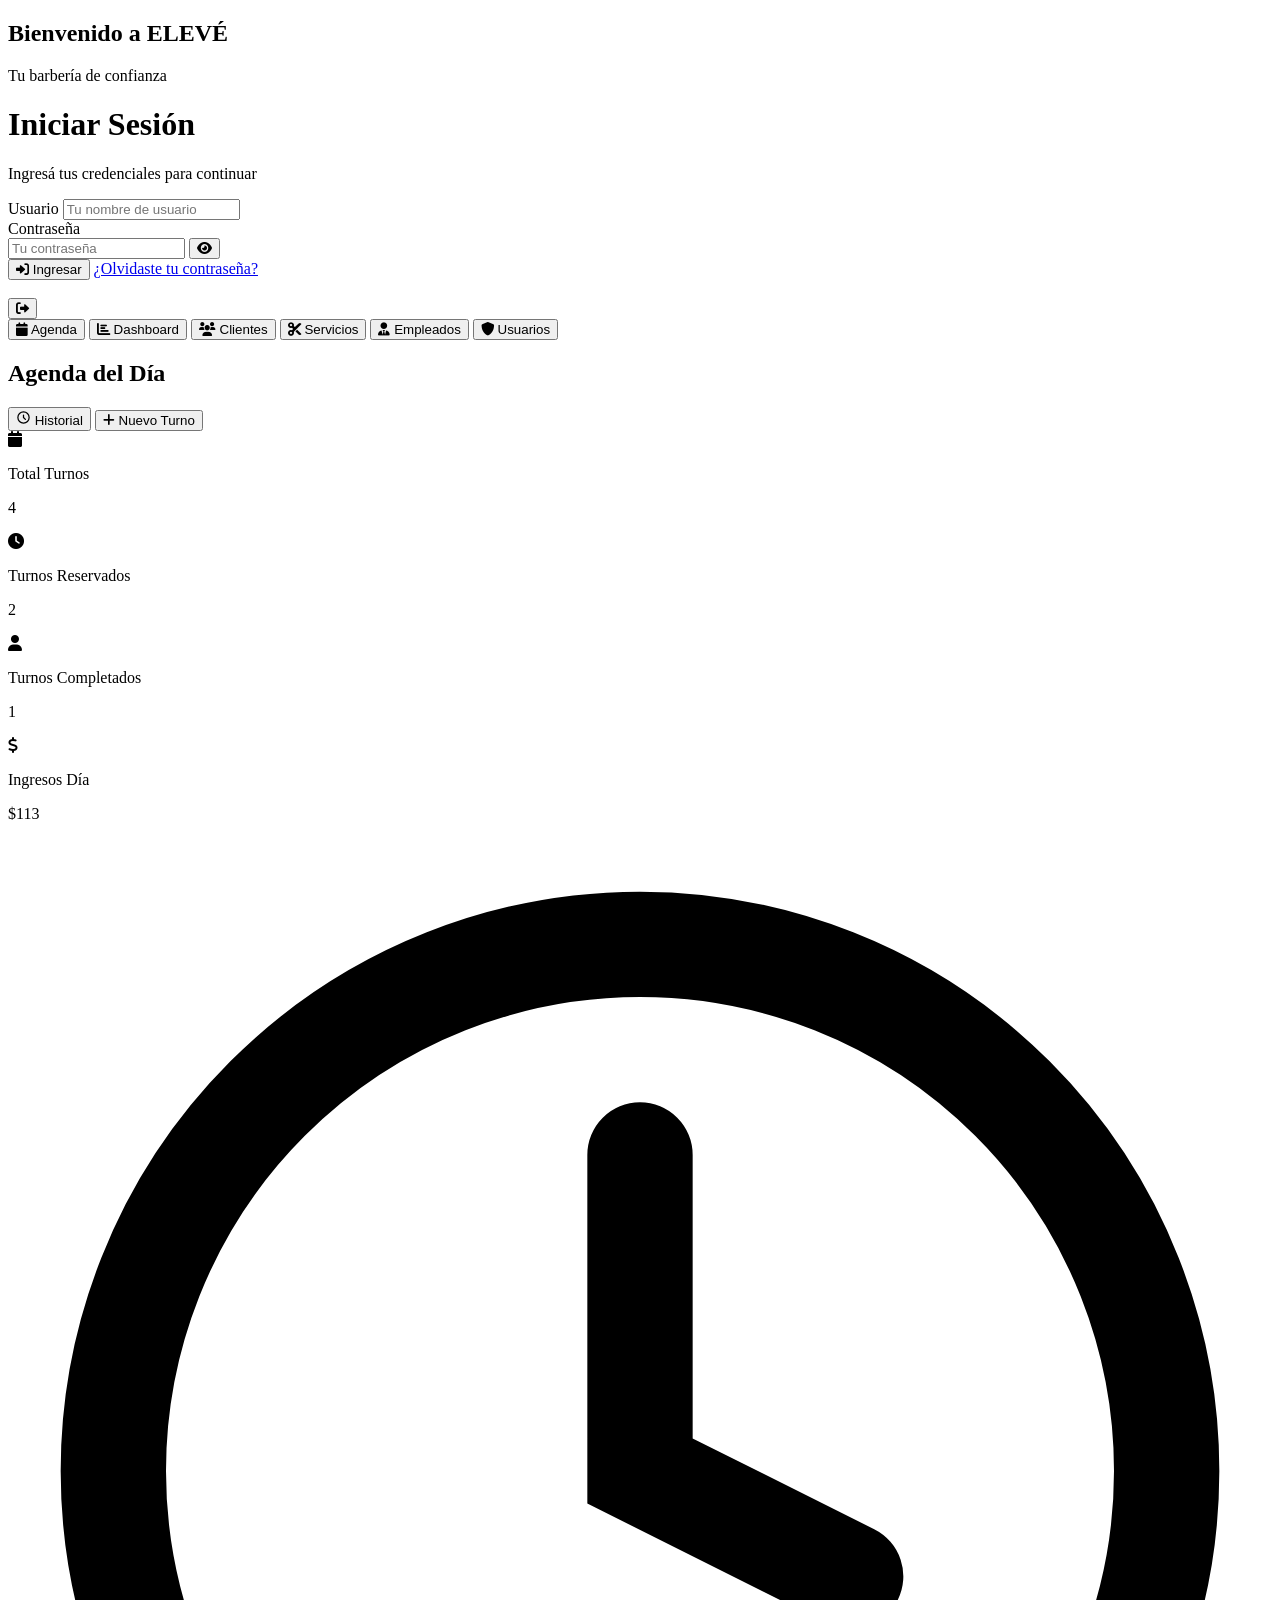
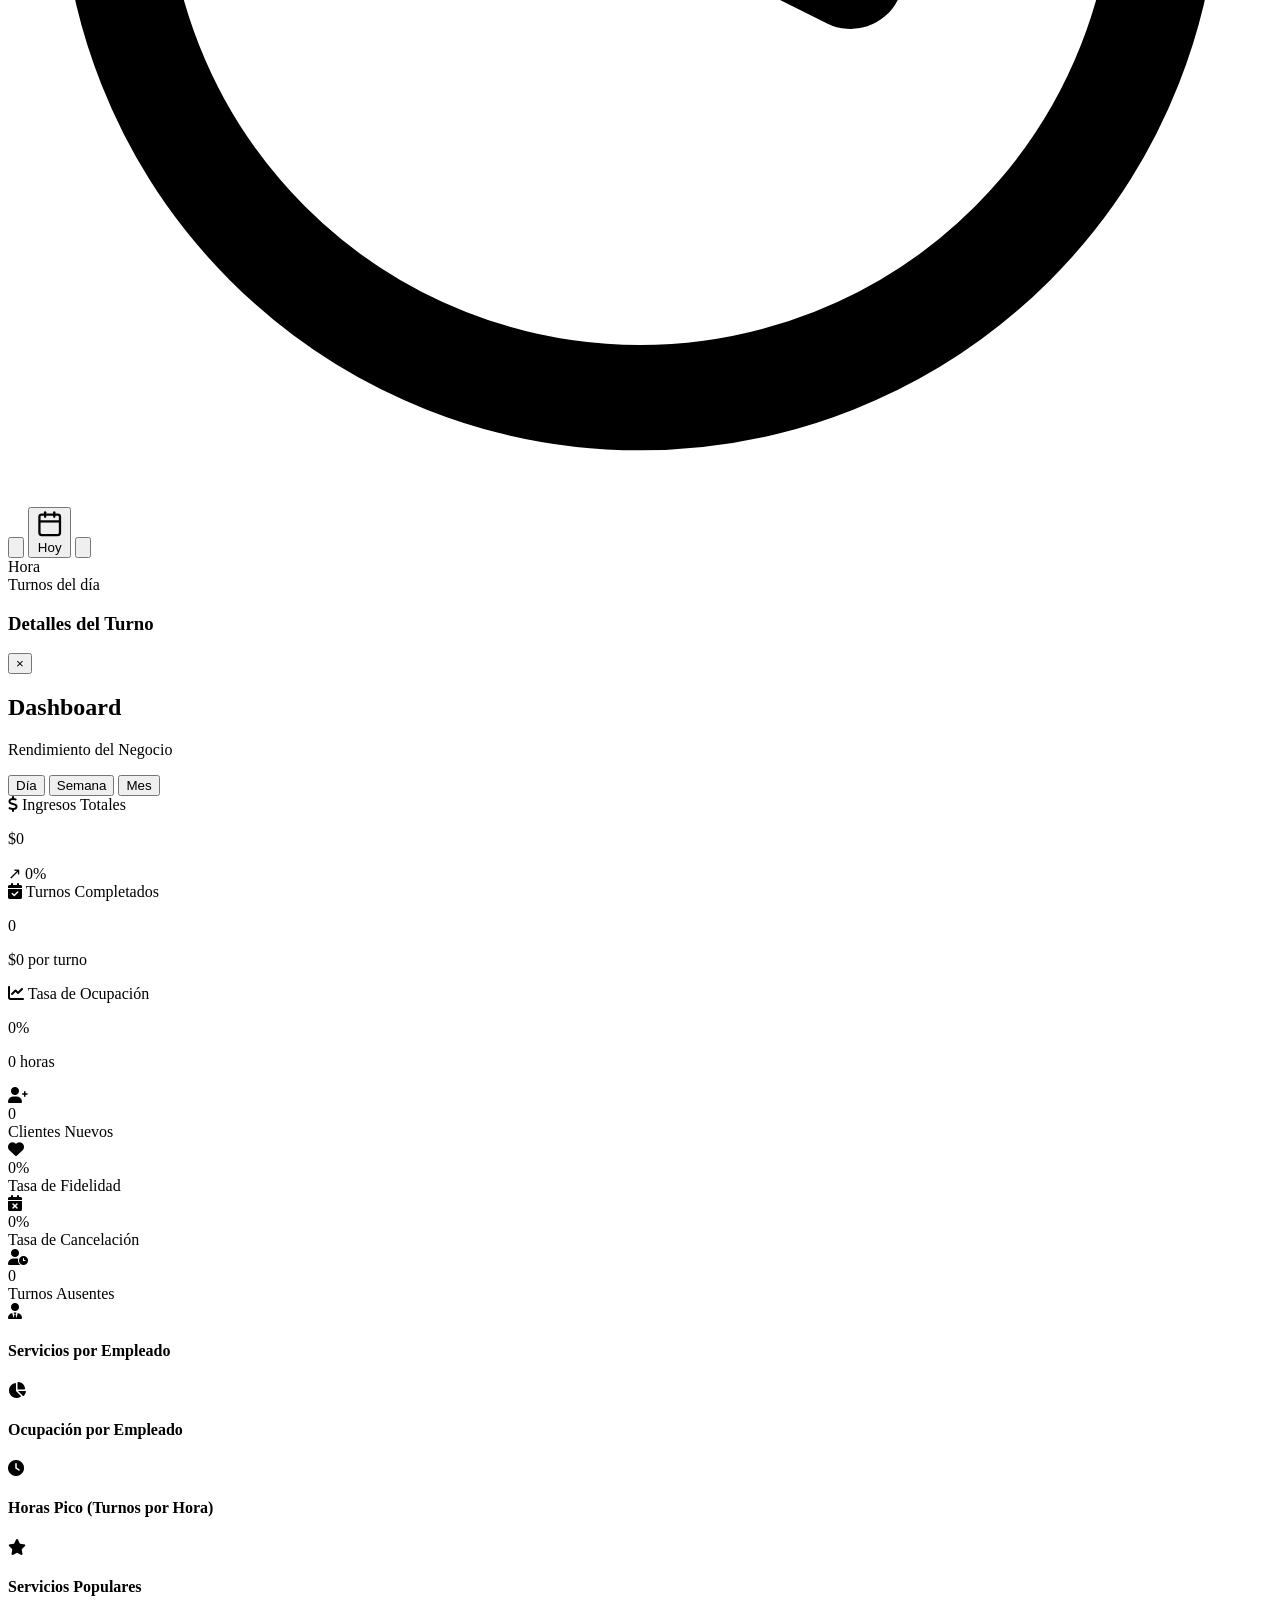
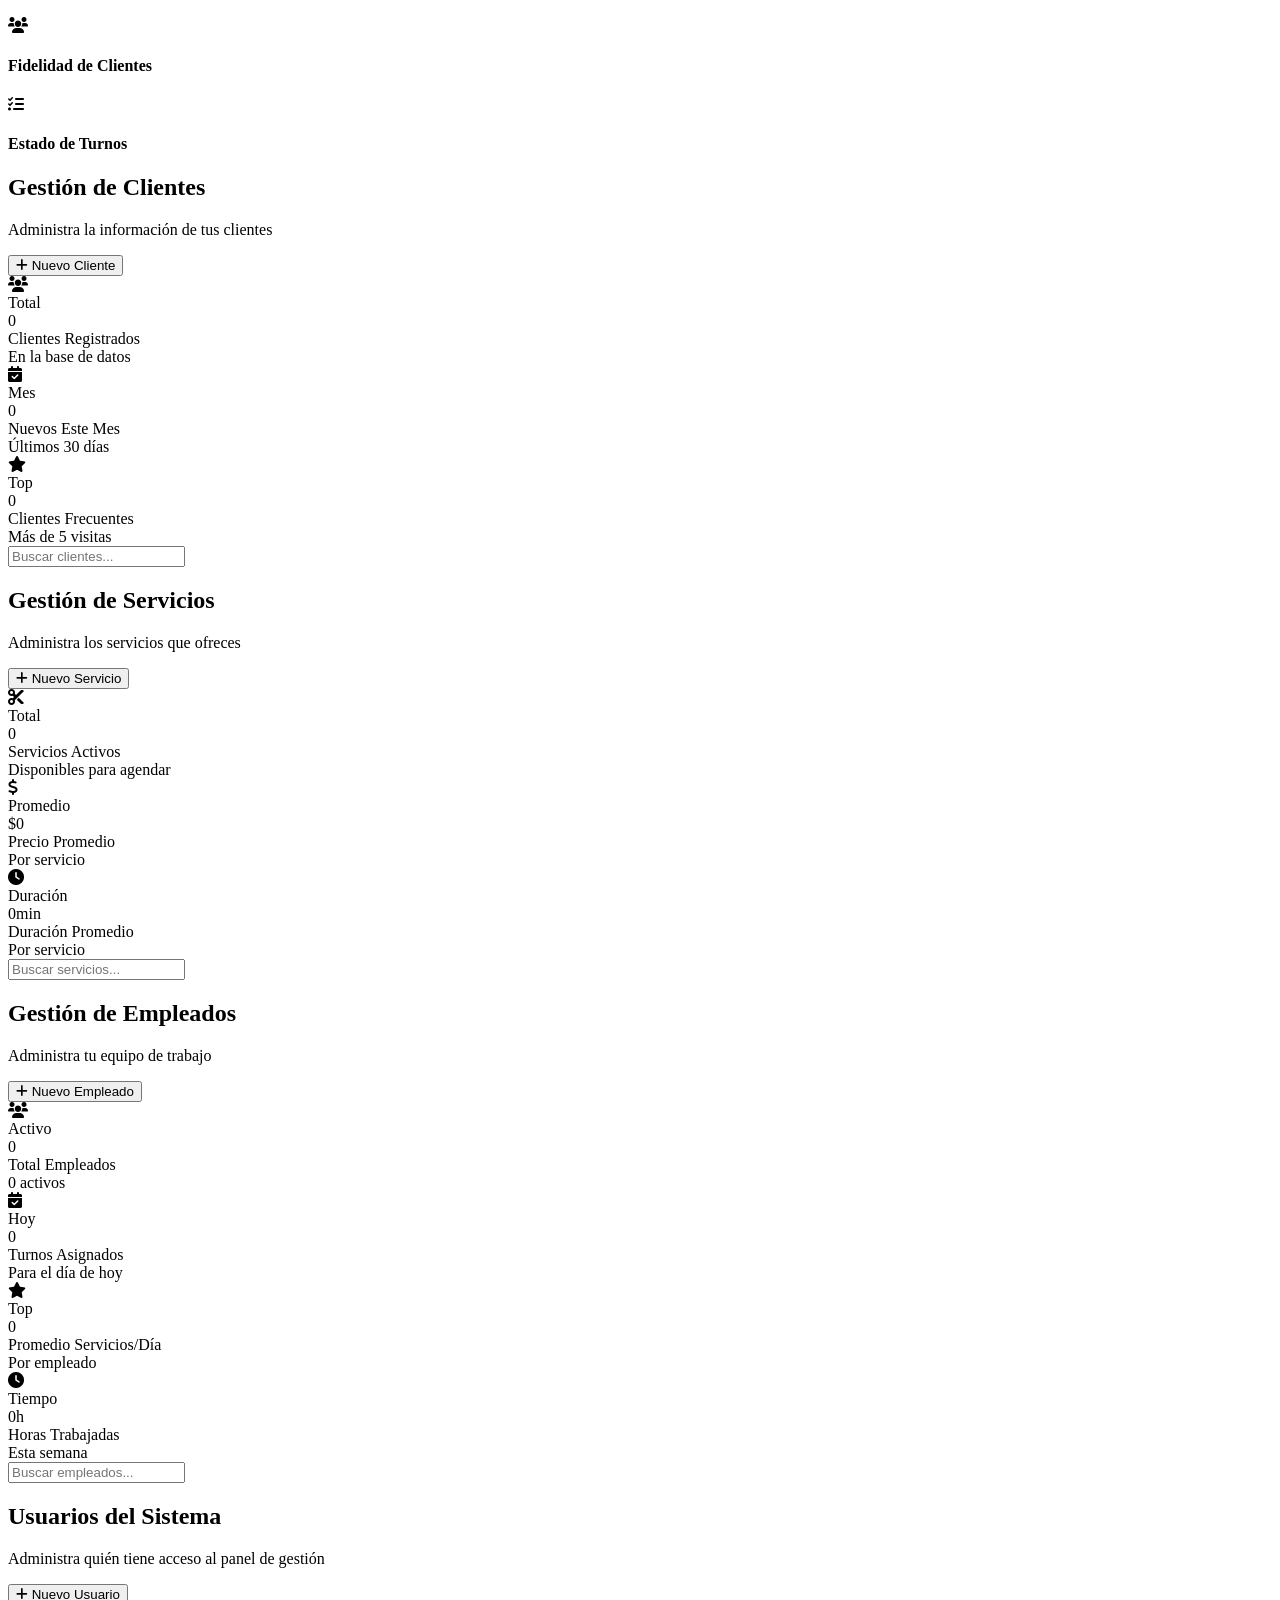
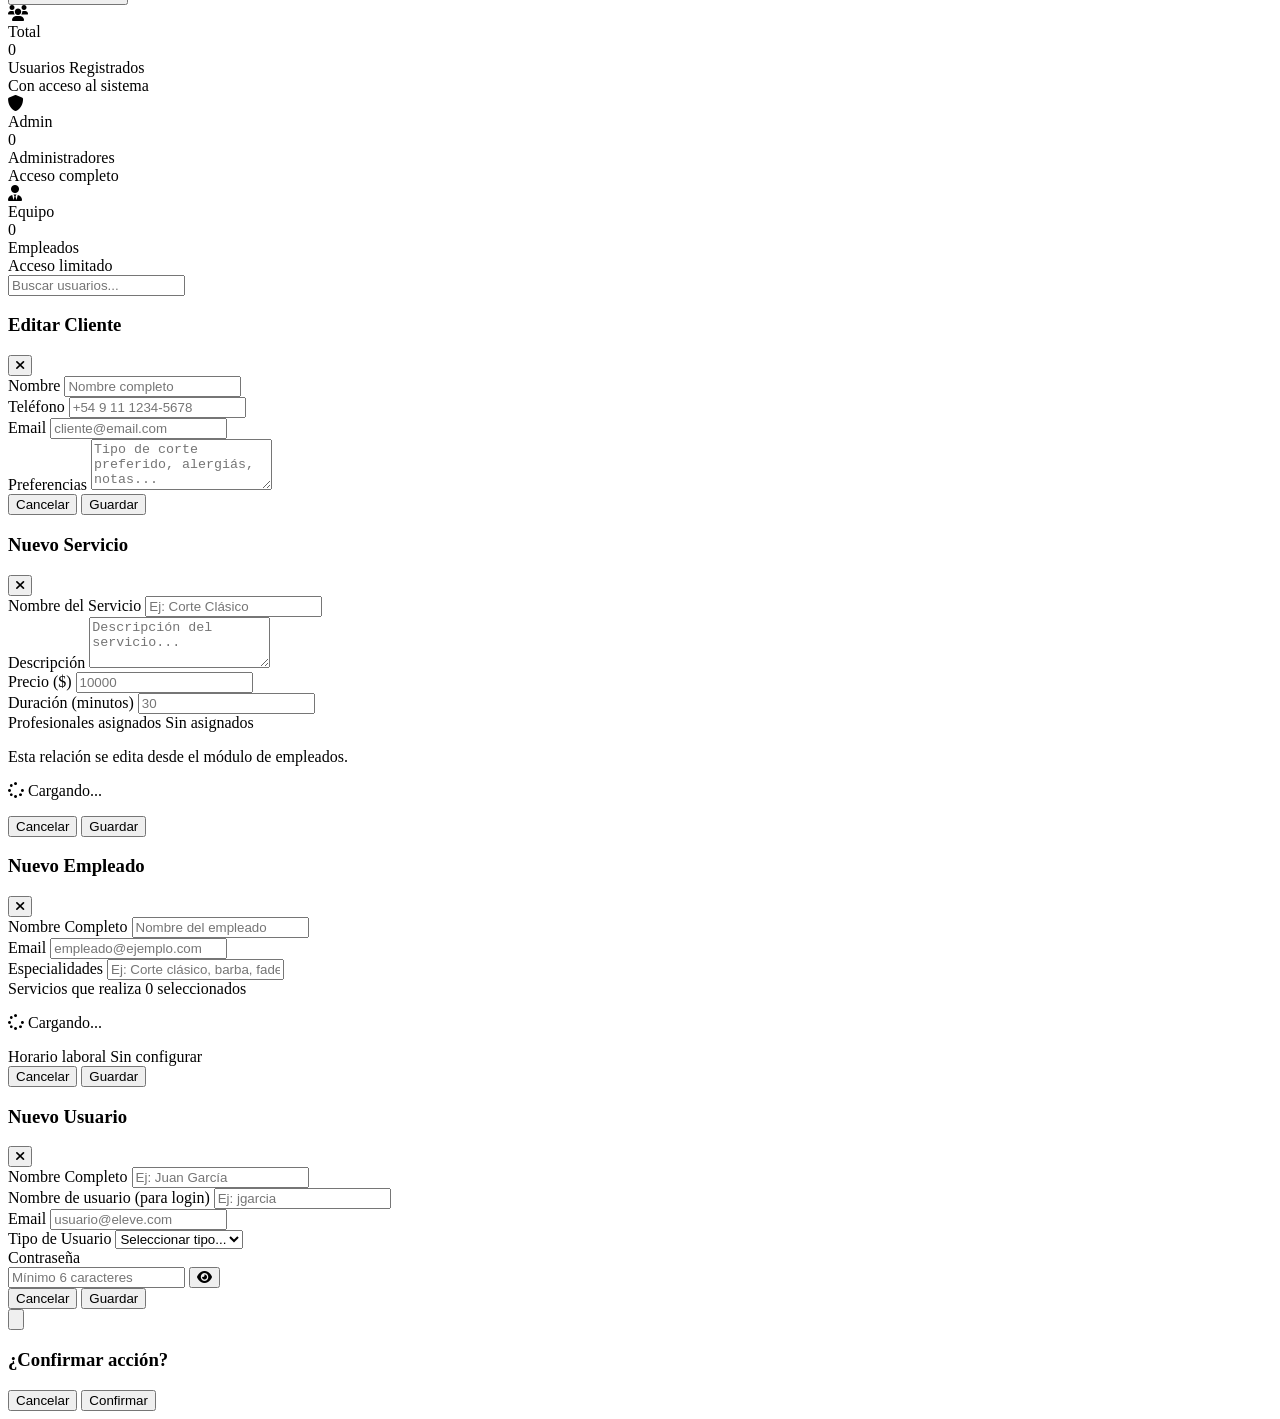
==== FRONTEND/Dashboard/index.html @ 973e09d1 "first commit" ====
<!DOCTYPE html>
<html lang="es">

<head>
    <base href="/Dashboard/">
    <meta charset="UTF-8">
    <meta name="viewport" content="width=device-width, initial-scale=1.0">
    <title>ELEVÉ - Gestión de Peluquería</title>
    <link rel="preconnect" href="https://fonts.googleapis.com">
    <link rel="preconnect" href="https://fonts.gstatic.com" crossorigin>
    <link href="https://fonts.googleapis.com/css2?family=Geist+Mono:wght@400;500;600;700&display=swap" rel="stylesheet">
    <link rel="stylesheet" href="./style.css">
    <link href="https://cdnjs.cloudflare.com/ajax/libs/font-awesome/6.0.0/css/all.min.css" rel="stylesheet">
</head> 

<body>
    <!-- Actualizando todas las clases a español -->
    <!-- Overlay de Login - Pantalla dividida -->
    <div id="login-overlay" class="login-overlay">
        <!-- Lado izquierdo: Imagen -->
        <div class="login-imagen">
            <div class="login-imagen-contenido">
                <h2 class="login-imagen-titulo">Bienvenido a ELEVÉ</h2>
                <p class="login-imagen-subtitulo">Tu barbería de confianza</p>
            </div>
        </div>

        <!-- Lado derecho: Formulario -->
        <div class="login-formulario">
            <div class="login-card">
                <div id="login-header-principal" class="login-header">
                    <h1 class="login-titulo">Iniciar Sesión</h1>
                    <p class="login-subtitulo">Ingresá tus credenciales para continuar</p>
                </div>
                <form id="form-login" class="login-form" autocomplete="off">
                    <div class="grupo-formulario">
                        <label class="form-label" for="login-usuario">Usuario</label>
                        <input type="text" id="login-usuario" class="form-input" placeholder="Tu nombre de usuario"
                            required autocomplete="username">
                    </div>
                    <div class="grupo-formulario">
                        <label class="form-label" for="login-password">Contraseña</label>
                        <div class="input-password-wrapper">
                            <input type="password" id="login-password" class="form-input" placeholder="Tu contraseña"
                                required autocomplete="current-password">
                            <button type="button" id="toggle-login-password" class="btn-toggle-password"
                                title="Mostrar contraseña">
                                <i class="fas fa-eye"></i>
                            </button>
                        </div>
                    </div>
                    <div id="login-error" class="login-error"></div>
                    <button type="submit" class="boton-primario login-btn-submit">
                        <i class="fas fa-sign-in-alt"></i>
                        Ingresar
                    </button>
                    <a href="#" id="link-recuperar" class="login-recuperar-link">¿Olvidaste tu contraseña?</a>
                </form>

                <!-- Panel recuperar contraseña (oculto por defecto) -->
                <div id="panel-recuperar" class="panel-recuperar" style="display:none">
                    <div class="login-header">
                        <h1 class="login-titulo">Recuperar contraseña</h1>
                        <p id="recuperar-subtitulo" class="login-subtitulo">Ingresá tu mail y te enviamos las
                            instrucciones</p>
                    </div>

                    <!-- Paso 1: Email -->
                    <div id="recuperar-paso1">
                        <div class="grupo-formulario">
                            <label class="form-label" for="recuperar-email">Correo electrónico</label>
                            <input type="email" id="recuperar-email" class="form-input" placeholder="tu@mail.com"
                                autocomplete="email">
                        </div>
                        <div id="recuperar-error" class="login-error"></div>
                        <button type="button" id="btn-enviar-mail" class="boton-primario login-btn-submit">
                            <i class="fas fa-paper-plane"></i>
                            Enviar instrucciones
                        </button>
                    </div>

                    <!-- Paso 2: Nueva contraseña (oculto hasta simular envío) -->
                    <div id="recuperar-paso2" style="display:none">
                        <div class="grupo-formulario">
                            <label class="form-label" for="recuperar-nueva">Nueva contraseña</label>
                            <input type="password" id="recuperar-nueva" class="form-input"
                                placeholder="Nueva contraseña">
                        </div>
                        <div class="grupo-formulario">
                            <label class="form-label" for="recuperar-confirmar">Confirmar contraseña</label>
                            <input type="password" id="recuperar-confirmar" class="form-input"
                                placeholder="Repetí la nueva contraseña">
                        </div>
                        <div id="recuperar-error2" class="login-error"></div>
                        <button type="button" id="btn-confirmar-recuperar" class="boton-primario login-btn-submit">
                            <i class="fas fa-key"></i>
                            Cambiar contraseña
                        </button>
                    </div>

                    <a href="#" id="link-volver-login" class="login-recuperar-link">← Volver al inicio de sesión</a>
                </div>

   <!--              <p class="login-demo-hint">
                    <span><strong>admin</strong> / admin123</span>
                    <span><strong>empleado</strong> / empleado123</span>
                </p> -->
            </div>
        </div>
    </div>

    <header class="encabezado">
        <div class="contenido-encabezado">
            <div class="seccion-logo">
                <img src="img/logo-eleve-02.jpg" alt="" width="200px">
            </div>
            <div class="header-acciones">
                <div id="info-usuario-header"></div>
                <button id="btn-logout" class="boton-icono" title="Cerrar sesión">
                    <i class="fas fa-sign-out-alt"></i>
                </button>
            </div>
        </div>
    </header>

    <div class="contenedor-principal">
        <aside class="barra-lateral">
            <nav class="navegacion">
                <button class="boton-navegacion activo" data-tab="agenda">
                    <i class="fas fa-calendar"></i>
                    Agenda
                </button>
                <button class="boton-navegacion" data-tab="financiero">
                    <i class="fas fa-chart-bar"></i>
                    Dashboard
                </button>
                <button class="boton-navegacion" data-tab="clientes">
                    <i class="fas fa-users"></i>
                    Clientes
                </button>
                <!-- Agregando botones para Servicios y Empleados -->
                <button class="boton-navegacion" data-tab="servicios">
                    <i class="fas fa-cut"></i>
                    Servicios
                </button>
                <button class="boton-navegacion" data-tab="empleados">
                    <i class="fas fa-user-tie"></i>
                    Empleados
                </button>
                <button class="boton-navegacion" data-tab="usuarios">
                    <i class="fas fa-shield-alt"></i>
                    Usuarios
                </button>
            </nav>
        </aside>

        <main class="contenido">
            <div id="agenda" class="contenido-pestana activo">
                <div class="encabezado-pagina">
                    <div class="titulo-pagina">
                        <h2>Agenda del Día</h2>
                        <p id="current-date"></p>
                    </div>
                    <div class="acciones-pagina">
                        <button class="boton-secundario" id="btnHistorial">
                            <svg fill="none" stroke="currentColor" viewBox="0 0 24 24" style="width:15px;height:15px;"><path stroke-linecap="round" stroke-linejoin="round" stroke-width="2" d="M12 8v4l3 3m6-3a9 9 0 11-18 0 9 9 0 0118 0z"/></svg>
                            Historial
                        </button>
                        <button class="boton-primario" id="btnNuevoTurno">
                            <i class="fas fa-plus"></i>
                            Nuevo Turno
                        </button>
                    </div>
                </div>

                <div class="cuadricula-estadisticas">
                    <div class="tarjeta-estadistica">
                        <div class="icono-estadistica azul">
                            <i class="fas fa-calendar"></i>
                        </div>
                        <div class="informacion-estadistica">
                            <p class="etiqueta-estadistica">Total Turnos</p>
                            <p class="valor-estadistica" id="total-appointments">4</p>
                        </div>
                    </div>
                    <div class="tarjeta-estadistica">
                        <div class="icono-estadistica">
                            <i class="fas fa-clock"></i>
                        </div>
                        <div class="informacion-estadistica">
                            <p class="etiqueta-estadistica">Turnos Reservados</p>
                            <p class="valor-estadistica" id="reserved-appointments">2</p>
                        </div>
                    </div>
                    <div class="tarjeta-estadistica">
                        <div class="icono-estadistica">
                            <i class="fas fa-user"></i>
                        </div>
                        <div class="informacion-estadistica">
                            <p class="etiqueta-estadistica">Turnos Completados</p>
                            <p class="valor-estadistica" id="completed-appointments">1</p>
                        </div>
                    </div>
                    <div class="tarjeta-estadistica">
                        <div class="icono-estadistica">
                            <i class="fas fa-dollar-sign"></i>
                        </div>
                        <div class="informacion-estadistica">
                            <p class="etiqueta-estadistica">Ingresos Día</p>
                            <p class="valor-estadistica" id="daily-revenue">$113</p>
                        </div>
                    </div>
                </div>

                <div class="contenedor-principal-agenda">
                    <div class="tarjeta">
                        <div class="barra-navegacion-agenda">
                            <div class="navegacion-pestanas" id="navPestanas"></div>
                            <div class="leyenda-estados" id="leyendaEstados"></div>
                        </div>
                        <!-- Encabezado con fecha -->
                        <div class="encabezado-grilla">
                            <div class="info-encabezado">
                                <svg class="icono" id="iconoEncabezado" fill="none" stroke="currentColor"
                                    viewBox="0 0 24 24">
                                    <circle cx="12" cy="12" r="10" stroke-width="2" />
                                    <path d="M12 6v6l4 2" stroke-width="2" stroke-linecap="round" />
                                </svg>
                                <div>
                                    <div class="titulo-encabezado" id="tituloEncabezado"></div>
                                    <div class="subtitulo-encabezado" id="subtituloEncabezado"></div>
                                </div>
                            </div>

                            <div class="navegacion-fecha">
                                <button class="boton-icono" id="btnDiaAnterior" title="Día anterior">
                                    <svg class="icono" fill="none" stroke="currentColor" viewBox="0 0 24 24">
                                        <path d="M15 19l-7-7 7-7" stroke-width="2" stroke-linecap="round"
                                            stroke-linejoin="round" />
                                    </svg>
                                </button>

                                <button class="boton-primario" id="btnHoy">
                                    <svg class="icono" fill="none" stroke="currentColor" viewBox="0 0 24 24">
                                        <rect x="3" y="4" width="18" height="18" rx="2" ry="2" stroke-width="2" />
                                        <line x1="16" y1="2" x2="16" y2="6" stroke-width="2" stroke-linecap="round" />
                                        <line x1="8" y1="2" x2="8" y2="6" stroke-width="2" stroke-linecap="round" />
                                        <line x1="3" y1="10" x2="21" y2="10" stroke-width="2" />
                                    </svg>
                                    <span class="texto-btn-hoy">Hoy</span>
                                </button>

                                <button class="boton-icono" id="btnDiaSiguiente" title="Día siguiente">
                                    <svg class="icono" fill="none" stroke="currentColor" viewBox="0 0 24 24">
                                        <path d="M9 5l7 7-7 7" stroke-width="2" stroke-linecap="round"
                                            stroke-linejoin="round" />
                                    </svg>
                                </button>
                            </div>
                        </div>

                        <!-- Grilla de turnos -->
                        <div class="contenedor-grilla">
                            <div class="envoltorio-grilla">
                                <div class="cabecera-grilla">
                                    <div class="celda-cabecera">Hora</div>
                                    <div class="celda-cabecera">Turnos del día</div>
                                </div>

                                <div class="cuerpo-grilla" id="cuerpoGrilla">



                                </div>
                            </div>
                        </div>
                    </div>
                </div>

                <!-- Modal -->
                <div class="modal" id="modalSuperpuesto">
                    <div class="contenido-modal">
                        <div class="encabezado-modal">
                            <h3 id="tituloModal">Detalles del Turno</h3>
                            <button class="cerrar-modal" id="btnCerrarModal">&times;</button>
                        </div>
                        <div class="cuerpo-modal" id="cuerpoModal"></div>
                    </div>
                </div>
            </div>

            <div id="financiero" class="contenido-pestana">
                <div class="encabezado-pagina">
                    <div class="titulo-pagina">
                        <h2>Dashboard</h2>
                        <p>Rendimiento del Negocio </p>
                    </div>
                    <div class="acciones-pagina">
                        <div class="grupo-periodo" id="period-selector">
                            <button class="btn-periodo" data-periodo="day">Día</button>
                            <button class="btn-periodo activo" data-periodo="week">Semana</button>
                            <button class="btn-periodo" data-periodo="month">Mes</button>
                        </div>
                    </div>
                </div>

                <div class="cuadricula-financiera">
                    <div class="tarjeta-financiera ingresos-totales">
                        <div class="encabezado-financiero">
                            <i class="fas fa-dollar-sign"></i>
                            <span>Ingresos Totales</span>
                        </div>
                        <div class="contenido-financiero">
                            <p class="cantidad-financiera" id="kpi-total-revenue">$0</p>
                            <div class="indicador-crecimiento positivo" id="kpi-revenue-change">
                                <span>↗ 0%</span>
                            </div>
                        </div>
                    </div>
                    <div class="tarjeta-financiera servicios">
                        <div class="encabezado-financiero">
                            <i class="fas fa-calendar-check"></i>
                            <span>Turnos Completados</span>
                        </div>
                        <div class="contenido-financiero">
                            <p class="contador-financiero" id="kpi-total-appts">0</p>
                            <p class="ingresos-financieros" id="kpi-avg-revenue-appt">$0 por turno</p>
                        </div>
                    </div>
                    <div class="tarjeta-financiera productos">
                        <div class="encabezado-financiero">
                            <i class="fas fa-chart-line"></i>
                            <span>Tasa de Ocupación</span>
                        </div>
                        <div class="contenido-financiero">
                            <p class="contador-financiero" id="kpi-occupancy-rate">0%</p>
                            <p class="ingresos-financieros" id="kpi-total-hours">0 horas</p>
                        </div>
                    </div>
                </div>

                <div class="cuadricula-metricas-clave">
                    <div class="tarjeta-metrica">
                        <div class="encabezado-metrica">
                            <div class="icono-metrica">
                                <i class="fas fa-user-plus"></i>
                            </div>
                        </div>
                        <div class="valor-metrica" id="metric-nuevos-clientes">0</div>
                        <div class="etiqueta-metrica">Clientes Nuevos</div>
                    </div>
                    <div class="tarjeta-metrica">
                        <div class="encabezado-metrica">
                            <div class="icono-metrica">
                                <i class="fas fa-heart"></i>
                            </div>
                        </div>
                        <div class="valor-metrica" id="metric-fidelidad-kpi">0%</div>
                        <div class="etiqueta-metrica">Tasa de Fidelidad</div>
                    </div>
                    <div class="tarjeta-metrica">
                        <div class="encabezado-metrica">
                            <div class="icono-metrica">
                                <i class="fas fa-calendar-times"></i>
                            </div>
                        </div>
                        <div class="valor-metrica" id="metric-cancelacion-kpi">0%</div>
                        <div class="etiqueta-metrica">Tasa de Cancelación</div>
                    </div>
                    <div class="tarjeta-metrica">
                        <div class="encabezado-metrica">
                            <div class="icono-metrica">
                                <i class="fas fa-user-clock"></i>
                            </div>
                        </div>
                        <div class="valor-metrica" id="metric-ausentes-kpi">0</div>
                        <div class="etiqueta-metrica">Turnos Ausentes</div>
                    </div>
                </div>


                <div class="cuadricula-kpi-3-col">

                    <div class="tarjeta-grafico">
                        <div class="encabezado-grafico">
                            <i class="fas fa-user-tie"></i>
                            <h4>Servicios por Empleado</h4>
                        </div>
                        <div class="contenedor-grafico">
                            <div class="grafico-barras" id="grafico-servicios-empleado"></div>
                        </div>
                    </div>

                    <div class="tarjeta-grafico">
                        <div class="encabezado-grafico">
                            <i class="fas fa-chart-pie"></i>
                            <h4>Ocupación por Empleado</h4>
                        </div>
                        <div class="contenedor-grafico">
                            <div class="grafico-ocupacion" id="grafico-ocupacion-empleado"></div>
                        </div>
                    </div>

                    <div class="tarjeta-grafico">
                        <div class="encabezado-grafico">
                            <i class="fas fa-clock"></i>
                            <h4>Horas Pico (Turnos por Hora)</h4>
                        </div>
                        <div class="contenedor-grafico">
                            <div class="grafico-linea-contenedor" id="grafico-turnos-hora-contenedor"></div>
                        </div>
                    </div>

                    <div class="tarjeta-grafico">
                        <div class="encabezado-grafico">
                            <i class="fas fa-star"></i>
                            <h4>Servicios Populares</h4>
                        </div>
                        <div class="contenedor-grafico" id="dona-servicios-populares"></div>
                    </div>

                    <div class="tarjeta-grafico">
                        <div class="encabezado-grafico">
                            <i class="fas fa-users"></i>
                            <h4>Fidelidad de Clientes</h4>
                        </div>
                        <div class="contenedor-grafico" id="dona-fidelidad-clientes"></div>
                    </div>

                    <div class="tarjeta-grafico">
                        <div class="encabezado-grafico">
                            <i class="fas fa-tasks"></i>
                            <h4>Estado de Turnos</h4>
                        </div>
                        <div class="contenedor-grafico" id="dona-estado-turnos"></div>
                    </div>

                </div>

            </div>

            <!-- Actualizando sección de Clientes -->
            <div id="clientes" class="contenido-pestana">
                <div class="encabezado-pagina">
                    <div class="titulo-pagina">
                        <h2>Gestión de Clientes</h2>
                        <p>Administra la información de tus clientes</p>
                    </div>
                    <div class="acciones-pagina">
                        <button class="boton-primario" id="btn-nuevo-cliente">
                            <i class="fas fa-plus"></i>
                            Nuevo Cliente
                        </button>
                    </div>
                </div>
                <!-- AGREGAR DESPUÉS DEL encabezado-pagina EN CLIENTES -->
                <div class="metricas-seccion">
                    <div class="tarjeta-metrica">
                        <div class="encabezado-metrica">
                            <div class="icono-metrica">
                                <i class="fas fa-users"></i>
                            </div>
                            <span class="tendencia-metrica positiva">Total</span>
                        </div>
                        <div class="valor-metrica" id="total-clientes">0</div>
                        <div class="etiqueta-metrica">Clientes Registrados</div>
                        <div class="detalle-metrica">En la base de datos</div>
                    </div>

                    <div class="tarjeta-metrica">
                        <div class="encabezado-metrica">
                            <div class="icono-metrica">
                                <i class="fas fa-calendar-check"></i>
                            </div>
                            <span class="tendencia-metrica neutral">Mes</span>
                        </div>
                        <div class="valor-metrica" id="clientes-mes">0</div>
                        <div class="etiqueta-metrica">Nuevos Este Mes</div>
                        <div class="detalle-metrica">Últimos 30 días</div>
                    </div>

                    <div class="tarjeta-metrica">
                        <div class="encabezado-metrica">
                            <div class="icono-metrica">
                                <i class="fas fa-star"></i>
                            </div>
                            <span class="tendencia-metrica positiva">Top</span>
                        </div>
                        <div class="valor-metrica" id="clientes-frecuentes">0</div>
                        <div class="etiqueta-metrica">Clientes Frecuentes</div>
                        <div class="detalle-metrica">Más de 5 visitas</div>
                    </div>
                </div>

                <div class="tarjeta">
                    <div class="contenido-tarjeta">
                        <input type="text" id="buscador-clientes" class="entrada-busqueda buscador-lista"
                            placeholder="Buscar clientes...">
                        <div id="lista-clientes" class="lista-elementos"></div>
                    </div>
                </div>
            </div>

            <!-- Agregando sección de Servicios -->
            <div id="servicios" class="contenido-pestana">
                <div class="encabezado-pagina">
                    <div class="titulo-pagina">
                        <h2>Gestión de Servicios</h2>
                        <p>Administra los servicios que ofreces</p>
                    </div>

                    <div class="acciones-pagina">
                        <button class="boton-primario" id="btn-nuevo-servicio">
                            <i class="fas fa-plus"></i>
                            Nuevo Servicio
                        </button>
                    </div>
                </div>
                <div class="metricas-seccion">
                    <div class="tarjeta-metrica">
                        <div class="encabezado-metrica">
                            <div class="icono-metrica">
                                <i class="fas fa-cut"></i>
                            </div>
                            <span class="tendencia-metrica positiva">Total</span>
                        </div>
                        <div class="valor-metrica" id="total-servicios">0</div>
                        <div class="etiqueta-metrica">Servicios Activos</div>
                        <div class="detalle-metrica">Disponibles para agendar</div>
                    </div>

                    <div class="tarjeta-metrica">
                        <div class="encabezado-metrica">
                            <div class="icono-metrica">
                                <i class="fas fa-dollar-sign"></i>
                            </div>
                            <span class="tendencia-metrica neutral">Promedio</span>
                        </div>
                        <div class="valor-metrica" id="precio-promedio">$0</div>
                        <div class="etiqueta-metrica">Precio Promedio</div>
                        <div class="detalle-metrica">Por servicio</div>
                    </div>

                    <div class="tarjeta-metrica">
                        <div class="encabezado-metrica">
                            <div class="icono-metrica">
                                <i class="fas fa-clock"></i>
                            </div>
                            <span class="tendencia-metrica neutral">Duración</span>
                        </div>
                        <div class="valor-metrica" id="duracion-promedio">0min</div>
                        <div class="etiqueta-metrica">Duración Promedio</div>
                        <div class="detalle-metrica">Por servicio</div>
                    </div>
                </div>

                <div class="tarjeta">
                    <div class="contenido-tarjeta">
                        <input type="text" id="buscador-servicios" class="entrada-busqueda buscador-lista"
                            placeholder="Buscar servicios...">
                        <div id="lista-servicios" class="lista-elementos"></div>
                    </div>
                </div>
            </div>

            <!-- Sección de Empleados -->
            <div id="empleados" class="contenido-pestana">
                <div class="encabezado-pagina">
                    <div class="titulo-pagina">
                        <h2>Gestión de Empleados</h2>
                        <p>Administra tu equipo de trabajo</p>
                    </div>
                    <div class="acciones-pagina">
                        <button class="boton-primario" id="btn-nuevo-empleado">
                            <i class="fas fa-plus"></i>
                            Nuevo Empleado
                        </button>
                    </div>
                </div>

                <!-- Solo las 4 métricas principales -->
                <div class="metricas-empleados">
                    <div class="tarjeta-metrica">
                        <div class="encabezado-metrica">
                            <div class="icono-metrica">
                                <i class="fas fa-users"></i>
                            </div>
                            <span class="tendencia-metrica positiva">Activo</span>
                        </div>
                        <div class="valor-metrica" id="total-empleados">0</div>
                        <div class="etiqueta-metrica">Total Empleados</div>
                        <div class="detalle-metrica" id="empleados-activos-detalle">0 activos</div>
                    </div>

                    <div class="tarjeta-metrica">
                        <div class="encabezado-metrica">
                            <div class="icono-metrica">
                                <i class="fas fa-calendar-check"></i>
                            </div>
                            <span class="tendencia-metrica neutral">Hoy</span>
                        </div>
                        <div class="valor-metrica" id="turnos-hoy">0</div>
                        <div class="etiqueta-metrica">Turnos Asignados</div>
                        <div class="detalle-metrica">Para el día de hoy</div>
                    </div>

                    <div class="tarjeta-metrica">
                        <div class="encabezado-metrica">
                            <div class="icono-metrica">
                                <i class="fas fa-star"></i>
                            </div>
                            <span class="tendencia-metrica positiva">Top</span>
                        </div>
                        <div class="valor-metrica" id="promedio-servicios">0</div>
                        <div class="etiqueta-metrica">Promedio Servicios/Día</div>
                        <div class="detalle-metrica">Por empleado</div>
                    </div>

                    <div class="tarjeta-metrica">
                        <div class="encabezado-metrica">
                            <div class="icono-metrica">
                                <i class="fas fa-clock"></i>
                            </div>
                            <span class="tendencia-metrica neutral">Tiempo</span>
                        </div>
                        <div class="valor-metrica" id="horas-trabajadas">0h</div>
                        <div class="etiqueta-metrica">Horas Trabajadas</div>
                        <div class="detalle-metrica">Esta semana</div>
                    </div>
                </div>

                <!-- Lista de empleados -->
                <div class="tarjeta">
                    <div class="contenido-tarjeta">
                        <input type="text" id="buscador-empleados" class="entrada-busqueda buscador-lista"
                            placeholder="Buscar empleados...">
                        <div id="lista-empleados" class="lista-elementos"></div>
                    </div>
                </div>
            </div>

            <!-- Módulo Usuarios -->
            <div id="usuarios" class="contenido-pestana">
                <div class="encabezado-pagina">
                    <div class="titulo-pagina">
                        <h2>Usuarios del Sistema</h2>
                        <p>Administra quién tiene acceso al panel de gestión</p>
                    </div>
                    <div class="acciones-pagina">
                        <button class="boton-primario" id="btn-nuevo-usuario">
                            <i class="fas fa-plus"></i>
                            Nuevo Usuario
                        </button>
                    </div>
                </div>

                <!-- Métricas -->
                <div class="metricas-seccion">
                    <div class="tarjeta-metrica">
                        <div class="encabezado-metrica">
                            <div class="icono-metrica">
                                <i class="fas fa-users"></i>
                            </div>
                            <span class="tendencia-metrica neutral">Total</span>
                        </div>
                        <div class="valor-metrica" id="total-usuarios">0</div>
                        <div class="etiqueta-metrica">Usuarios Registrados</div>
                        <div class="detalle-metrica">Con acceso al sistema</div>
                    </div>

                    <div class="tarjeta-metrica">
                        <div class="encabezado-metrica">
                            <div class="icono-metrica">
                                <i class="fas fa-shield-alt"></i>
                            </div>
                            <span class="tendencia-metrica positiva">Admin</span>
                        </div>
                        <div class="valor-metrica" id="total-admins">0</div>
                        <div class="etiqueta-metrica">Administradores</div>
                        <div class="detalle-metrica">Acceso completo</div>
                    </div>

                    <div class="tarjeta-metrica">
                        <div class="encabezado-metrica">
                            <div class="icono-metrica">
                                <i class="fas fa-user-tie"></i>
                            </div>
                            <span class="tendencia-metrica neutral">Equipo</span>
                        </div>
                        <div class="valor-metrica" id="total-empleados-usuarios">0</div>
                        <div class="etiqueta-metrica">Empleados</div>
                        <div class="detalle-metrica">Acceso limitado</div>
                    </div>
                </div>

                <!-- Lista de usuarios -->
                <div class="tarjeta">
                    <div class="contenido-tarjeta">
                        <input type="text" id="buscador-usuarios" class="entrada-busqueda buscador-lista"
                            placeholder="Buscar usuarios...">
                        <div id="lista-usuarios" class="lista-elementos"></div>
                    </div>
                </div>
            </div>

        </main>
    </div>

    <!-- Actualizar modal de clientes para eliminar onclick -->
    <div id="modal-cliente" class="modal">
        <div class="contenido-modal">
            <div class="encabezado-modal">
                <h3 id="titulo-modal-cliente">Editar Cliente</h3>
                <button class="cerrar-modal">
                    <i class="fas fa-times"></i>
                </button>
            </div>
            <div class="cuerpo-modal">
                <form id="form-cliente">
                    <input type="hidden" id="cliente-id">
                    <div class="grupo-formulario">
                        <label for="cliente-nombre">Nombre</label>
                        <input type="text" id="cliente-nombre" placeholder="Nombre completo" required>
                    </div>
                    <div class="grupo-formulario">
                        <label for="cliente-telefono">Teléfono</label>
                        <input type="tel" id="cliente-telefono" placeholder="+54 9 11 1234-5678" required>
                    </div>
                    <div class="grupo-formulario">
                        <label for="cliente-email">Email</label>
                        <input type="email" id="cliente-email" placeholder="cliente@email.com">
                    </div>
                    <div class="grupo-formulario">
                        <label for="cliente-notas">Preferencias</label>
                        <textarea id="cliente-notas" placeholder="Tipo de corte preferido, alergiás, notas..."
                            rows="3"></textarea>
                    </div>
                </form>
            </div>
            <div class="pie-modal">
                <button type="button" class="boton-secundario btn-cancelar-cliente">Cancelar</button>
                <button type="submit" form="form-cliente" class="boton-primario">Guardar</button>
            </div>
        </div>
    </div>

    <!-- Actualizar modal de servicios para eliminar onclick -->
    <div id="modal-servicio" class="modal">
        <div class="contenido-modal">
            <div class="encabezado-modal">
                <h3 id="titulo-modal-servicio">Nuevo Servicio</h3>
                <button class="cerrar-modal">
                    <i class="fas fa-times"></i>
                </button>
            </div>
            <div class="cuerpo-modal">
                <form id="form-servicio">
                    <input type="hidden" id="servicio-id">
                    <div class="grupo-formulario">
                        <label for="servicio-nombre">Nombre del Servicio</label>
                        <input type="text" id="servicio-nombre" placeholder="Ej: Corte Clásico" required>
                    </div>
                    <div class="grupo-formulario">
                        <label for="servicio-descripcion">Descripción</label>
                        <textarea id="servicio-descripcion" placeholder="Descripción del servicio..."
                            rows="3"></textarea>
                    </div>
                    <div class="grupo-formulario">
                        <label for="servicio-precio">Precio ($)</label>
                        <input type="number" id="servicio-precio" placeholder="10000" min="0" step="100" required>
                    </div>
                    <div class="grupo-formulario">
                        <label for="servicio-duracion">Duración (minutos)</label>
                        <input type="number" id="servicio-duracion" placeholder="30" min="5" step="5" required>
                    </div>
                    <div class="grupo-formulario">
                        <div class="label-pros-header">
                            <label>Profesionales asignados</label>
                            <span id="contador-pros-servicio" class="pill-contador-pros vacio">Sin asignados</span>
                        </div>
                        <p class="form-help-text">Esta relación se edita desde el módulo de empleados.</p>
                        <div id="selector-profesionales-servicio" class="selector-profesionales">
                            <p class="sin-pros-mensaje"><i class="fas fa-spinner fa-spin"></i> Cargando...</p>
                        </div>
                    </div>
                </form>
            </div>
            <div class="pie-modal">
                <button type="button" class="boton-secundario btn-cancelar-servicio">Cancelar</button>
                <button type="submit" form="form-servicio" class="boton-primario">Guardar</button>
            </div>
        </div>
    </div>

    <!-- Actualizar modal de empleados para eliminar onclick -->
    <div id="modal-empleado" class="modal">
        <div class="contenido-modal">
            <div class="encabezado-modal">
                <h3 id="titulo-modal-empleado">Nuevo Empleado</h3>
                <button class="cerrar-modal">
                    <i class="fas fa-times"></i>
                </button>
            </div>
            <div class="cuerpo-modal">
                <form id="form-empleado">
                    <input type="hidden" id="empleado-id">
                    <div class="grupo-formulario">
                        <label for="empleado-nombre">Nombre Completo</label>
                        <input type="text" id="empleado-nombre" placeholder="Nombre del empleado" required>
                    </div>
                    <div class="grupo-formulario">
                        <label for="empleado-email">Email</label>
                        <input type="email" id="empleado-email" placeholder="empleado@ejemplo.com">
                    </div>
                    <div class="grupo-formulario">
                        <label for="empleado-especialidad">Especialidades</label>
                        <input type="text" id="empleado-especialidad" placeholder="Ej: Corte clásico, barba, fade">
                    </div>
                    <div class="grupo-formulario">
                        <div class="label-pros-header">
                            <label>Servicios que realiza</label>
                            <span id="contador-servicios-empleado" class="pill-contador-pros vacio">0 seleccionados</span>
                        </div>
                        <div id="selector-servicios-empleado" class="selector-profesionales">
                            <p class="sin-pros-mensaje"><i class="fas fa-spinner fa-spin"></i> Cargando...</p>
                        </div>
                    </div>
                    <div class="grupo-formulario">
                        <div class="label-horario-header">
                            <label>Horario laboral</label>
                            <span id="pill-horario-empleado" class="pill-contador-pros vacio">Sin configurar</span>
                        </div>
                        <div class="horario-semanal" id="horario-semanal-empleado"></div>
                    </div>
                </form>
            </div>
            <div class="pie-modal">
                <button type="button" class="boton-secundario btn-cancelar-empleado">Cancelar</button>
                <button type="submit" form="form-empleado" class="boton-primario">Guardar</button>
            </div>
        </div>
    </div>

    <!-- Modal de Usuarios -->
    <div id="modal-usuario" class="modal">
        <div class="contenido-modal">
            <div class="encabezado-modal">
                <h3 id="titulo-modal-usuario">Nuevo Usuario</h3>
                <button class="cerrar-modal">
                    <i class="fas fa-times"></i>
                </button>
            </div>
            <div class="cuerpo-modal">
                <form id="form-usuario">
                    <input type="hidden" id="usuario-id">

                    <div class="grupo-formulario">
                        <label for="usuario-nombre">Nombre Completo</label>
                        <input type="text" id="usuario-nombre" placeholder="Ej: Juan García" required>
                    </div>

                    <div class="grupo-formulario">
                        <label for="usuario-username">Nombre de usuario (para login)</label>
                        <input type="text" id="usuario-username" placeholder="Ej: jgarcia" required
                            autocomplete="username">
                    </div>

                    <div class="grupo-formulario">
                        <label for="usuario-email">Email</label>
                        <input type="email" id="usuario-email" placeholder="usuario@eleve.com">
                    </div>

                    <div class="grupo-formulario">
                        <label for="usuario-tipo">Tipo de Usuario</label>
                        <select id="usuario-tipo" required>
                            <option value="" disabled selected>Seleccionar tipo...</option>
                            <option value="admin">Administrador</option>
                            <option value="empleado">Empleado</option>
                        </select>
                    </div>

                    <div class="grupo-formulario">
                        <label id="label-password-usuario" for="usuario-password">Contraseña</label>
                        <div class="input-password-wrapper">
                            <input type="password" id="usuario-password" placeholder="Mínimo 6 caracteres" required
                                autocomplete="new-password">
                            <button type="button" id="toggle-password-usuario" class="btn-toggle-password"
                                title="Mostrar contraseña">
                                <i class="fas fa-eye"></i>
                            </button>
                        </div>
                    </div>
                </form>
            </div>
            <div class="pie-modal">
                <button type="button" class="boton-secundario btn-cancelar-usuario">Cancelar</button>
                <button type="submit" form="form-usuario" class="boton-primario">Guardar</button>
            </div>
        </div>
    </div>

    <!-- Modal de Confirmación global -->
    <div id="modal-confirmar" class="modal modal-confirmar-overlay">
        <div class="confirmar-card">
            <div class="confirmar-header">
                <button id="confirmar-cerrar" class="confirmar-btn-cerrar" aria-label="Cerrar">
                    <svg viewBox="0 0 24 24" fill="none" stroke="currentColor" stroke-width="2.5">
                        <line x1="18" y1="6" x2="6" y2="18" />
                        <line x1="6" y1="6" x2="18" y2="18" />
                    </svg>
                </button>
            </div>
            <h3 id="confirmar-titulo" class="confirmar-titulo">¿Confirmar acción?</h3>
            <p id="confirmar-mensaje" class="confirmar-mensaje"></p>
            <div class="confirmar-acciones">
                <button id="confirmar-cancelar" class="confirmar-btn-cancel">Cancelar</button>
                <button id="confirmar-ok" class="confirmar-btn-ok">Confirmar</button>
            </div>
        </div>
    </div>

    <script src="./js/main.js" type="module"></script>

    <!-- Modal Historial -->
    <div id="modalHistorial" class="historial-overlay" role="dialog" aria-modal="true" aria-labelledby="tituloHistorial" hidden>
      <div class="historial-panel">
        <div class="historial-cabecera">
          <h3 id="tituloHistorial">Historial de turnos</h3>
          <button type="button" class="historial-cerrar" id="btnCerrarHistorial" aria-label="Cerrar historial">
            <svg fill="none" stroke="currentColor" viewBox="0 0 24 24" style="width:16px;height:16px;"><path stroke-linecap="round" stroke-linejoin="round" stroke-width="2" d="M6 18L18 6M6 6l12 12"/></svg>
          </button>
        </div>
        <div class="historial-filtros" id="historialFiltros" role="group" aria-label="Filtrar por estado">
          <button class="chip-filtro activo" data-estado="todos">Todos</button>
          <button class="chip-filtro" data-estado="completado">Completados</button>
          <button class="chip-filtro" data-estado="cancelado">Cancelados</button>
          <button class="chip-filtro" data-estado="anulado">Eliminados</button>
        </div>
                <div class="historial-busqueda-fila">
                    <div class="historial-input-icono">
                        <svg fill="none" stroke="currentColor" viewBox="0 0 24 24" aria-hidden="true">
                            <path stroke-linecap="round" stroke-linejoin="round" stroke-width="2" d="M21 21l-4.35-4.35m1.6-4.15a7 7 0 11-14 0 7 7 0 0114 0z"/>
                        </svg>
                        <input type="search" id="historialBuscar" class="historial-input" placeholder="Buscar cliente, servicio o barbero..." aria-label="Buscar en historial">
                    </div>
                    <input type="date" id="historialFecha" class="historial-fecha" aria-label="Filtrar historial por fecha">
                </div>
        <div class="historial-cuerpo" id="historialCuerpo">
          <p class="historial-cargando">Cargando...</p>
        </div>
      </div>
    </div>
</body>

</html>
---- FRONTEND/Dashboard/style.css ----
﻿/* ===================================================
   ELEVÉ BARBERÍA — DESIGN SYSTEM
   Fuentes: Space Mono (títulos/valores) · Roboto Mono (cuerpo)
   Paleta: Negro #1a1a1a · Blanco · Grises neutros
   =================================================== */

/* ===================================================
   1. RESET Y VARIABLES
   =================================================== */
*, *::before, *::after {
  margin: 0;
  padding: 0;
  box-sizing: border-box;
}

html { scroll-behavior: smooth; }

:root {
  --c-negro:          #0f0f0f;
  --c-primario:       #1a1a1a;
  --c-secundario:     #6b7280;
  --c-terciario:      #9ca3af;
  --c-fondo:          #f4f4f5;
  --c-superficie:     #ffffff;
  --c-borde:          #e4e4e7;
  --c-borde-suave:    #f0f0f1;
  --c-gris-claro:     #f9fafb;

  --c-exito:          #16a34a;
  --c-exito-fondo:    #f0fdf4;
  --c-advertencia:    #d97706;
  --c-adv-fondo:      #fffbeb;
  --c-error:          #dc2626;
  --c-error-fondo:    #fef2f2;
  --c-info:           #2563eb;

  --c-confirmado:     #0369a1;
  --c-conf-fondo:     #f0f9ff;
  --c-conf-borde:     #bae6fd;
  --c-pendiente:      #d97706;
  --c-pend-fondo:     #fffbeb;
  --c-pend-borde:     #fde68a;
  --c-completado:     #166534;
  --c-comp-fondo:     #f0fdf4;
  --c-comp-borde:     #bbf7d0;

  --font-display:     "Geist Mono", monospace;
  --font-body:        "Geist Mono", monospace;
  --font-numeric:     "Geist Mono", monospace;

  --sombra-xs: 0 1px 3px rgba(0,0,0,0.06);
  --sombra-sm: 0 2px 8px rgba(0,0,0,0.06);
  --sombra-md: 0 4px 16px rgba(0,0,0,0.08);
  --sombra-lg: 0 8px 32px rgba(0,0,0,0.10);
  --sombra-xl: 0 16px 48px rgba(0,0,0,0.14);

  --r-sm: 8px;
  --r-md: 12px;
  --r-lg: 16px;
  --r-xl: 20px;

  --ease: cubic-bezier(0.4, 0, 0.2, 1);

  /* Altura de cada ranura de hora en la grilla (también leída por JS) */
  --altura-slot: 150;

  /* Aliases de compatibilidad */
  --color-primario:     #1a1a1a;
  --color-secundario:   #6b7280;
  --color-fondo:        #f4f4f5;
  --color-blanco:       #ffffff;
  --color-borde:        #e4e4e7;
  --color-borde-claro:  #f0f0f1;
  --color-gris-claro:   #f9fafb;
  --color-gris-medio:   #d1d5db;
  --color-exito:        #16a34a;
  --color-advertencia:  #d97706;
  --color-error:        #dc2626;
  --color-info:         #2563eb;
  --color-confirmado:   #0369a1;
  --color-confirmado-fondo: #f0f9ff;
  --color-confirmado-borde: #bae6fd;
  --color-pendiente:    #d97706;
  --color-pendiente-fondo: #fffbeb;
  --color-pendiente-borde: #fde68a;
  --color-completado:   #166534;
  --color-completado-fondo: #f0fdf4;
  --color-completado-borde: #bbf7d0;
}

/* ===================================================
   2. SCROLLBAR
   =================================================== */
* {
  scrollbar-width: thin;
  scrollbar-color: #c4c4c4 transparent;
}
*::-webkit-scrollbar          { width: 6px; height: 6px; }
*::-webkit-scrollbar-track    { background: transparent; }
*::-webkit-scrollbar-thumb    { background: #c4c4c4; border-radius: 99px; }
*::-webkit-scrollbar-thumb:hover { background: var(--c-primario); }

/* ===================================================
   3. TIPOGRAFÍA BASE
   =================================================== */
body {
  font-family: var(--font-body);
  background-color: var(--c-fondo);
  color: var(--c-primario);
  line-height: 1.6;
  font-weight: 400;
  font-size: 15px;
}

h1, h2, h3, h4, h5, h6 {
  font-family: var(--font-display);
  line-height: 1.2;
  letter-spacing: -0.02em;
}

/* ===================================================
   4. LAYOUT PRINCIPAL
   =================================================== */
.encabezado {
  background: var(--c-superficie);
  border-bottom: 1px solid var(--c-borde);
  padding: 0.875rem 1.5rem;
  position: sticky;
  top: 0;
  z-index: 100;
}

.contenido-encabezado {
  display: flex;
  justify-content: space-between;
  align-items: center;
  max-width: 1600px;
  margin: 0 auto;
}

.seccion-logo { display: flex; align-items: center; gap: 1rem; 
}
.seccion-logo img{
  max-width: 100px;
}
.contenedor-principal {
  display: flex;
  max-width: 1600px;
  margin: 0 auto;
  min-height: calc(100vh - 65px);
}

.barra-lateral {
  width: 220px;
  background: var(--c-superficie);
  border-right: 1px solid var(--c-borde);
  padding: 1.5rem 0;
  flex-shrink: 0;
}

.navegacion {
  padding: 0 0.75rem;
  display: flex;
  flex-direction: column;
  gap: 2px;
}

.boton-navegacion {
  display: flex;
  align-items: center;
  gap: 0.625rem;
  padding: 0.625rem 0.875rem;
  background: none;
  border: none;
  border-radius: var(--r-md);
  cursor: pointer;
  font-family: var(--font-display);
  font-size: 0.8125rem;
  font-weight: 700;
  color: var(--c-secundario);
  transition: all 0.15s var(--ease);
  text-align: left;
  width: 100%;
  letter-spacing: -0.01em;
}

.boton-navegacion i { width: 18px; text-align: center; font-size: 0.875rem; }
.boton-navegacion:hover { background: var(--c-gris-claro); color: var(--c-primario); }
.boton-navegacion.activo { background: var(--c-primario); color: white; }

.contenido {
  flex: 1;
  padding: 2rem 2.5rem;
  background: var(--c-fondo);
  min-width: 0;
}

.contenido-pestana        { display: none; }
.contenido-pestana.activo { display: block; }

.encabezado-pagina {
  display: flex;
  justify-content: space-between;
  align-items: flex-start;
  margin-bottom: 2rem;
  padding-bottom: 1.25rem;
  border-bottom: 1px solid var(--c-borde);
}

.titulo-pagina h2 {
  font-size: 1.75rem;
  font-weight: 700;
  color: var(--c-primario);
  margin-bottom: 0.25rem;
}

.titulo-pagina p { color: var(--c-secundario); font-size: 0.875rem; }
.acciones-pagina { display: flex; align-items: center; gap: 0.75rem; flex-wrap: wrap; }

/* Botones de período (Día / Semana / Mes) */
.grupo-periodo {
  display: flex;
  border: 1px solid var(--c-borde);
  border-radius: var(--r-sm);
  overflow: hidden;
}

.btn-periodo {
  padding: 0.5rem 1rem;
  font-family: var(--font-display);
  font-size: 0.8125rem;
  font-weight: 600;
  color: var(--c-secundario);
  background: var(--c-superficie);
  border: none;
  border-right: 1px solid var(--c-borde);
  cursor: pointer;
  transition: background 0.15s, color 0.15s;
}

.btn-periodo:last-child { border-right: none; }
.btn-periodo:hover { background: var(--c-gris-claro); color: var(--c-primario); }
.btn-periodo.activo { background: var(--c-primario); color: #fff; }

/* ===================================================
   5. COMPONENTES BASE
   =================================================== */
.tarjeta {
  background: var(--c-superficie);
  border: 1px solid var(--c-borde);
  border-radius: var(--r-lg);
  margin-bottom: 1.5rem;
  box-shadow: var(--sombra-xs);
  transition: box-shadow 0.25s var(--ease), border-color 0.25s var(--ease);
}

.tarjeta:hover { box-shadow: var(--sombra-md); border-color: #d1d5db; }

.encabezado-tarjeta {
  padding: 1.25rem 1.5rem 1rem;
  border-bottom: 1px solid var(--c-borde-suave);
}

.encabezado-tarjeta h3 { font-size: 1rem; font-weight: 700; color: var(--c-primario); }
.encabezado-tarjeta p  { font-size: 0.8125rem; color: var(--c-secundario); margin-top: 0.125rem; }
.contenido-tarjeta     { padding: 1.5rem; }

.boton-primario {
  background: var(--c-primario);
  color: white;
  border: none;
  padding: 0.625rem 1.25rem;
  border-radius: var(--r-sm);
  font-family: var(--font-display);
  font-weight: 700;
  font-size: 0.8125rem;
  display: inline-flex;
  align-items: center;
  gap: 0.5rem;
  cursor: pointer;
  transition: all 0.2s var(--ease);
  letter-spacing: -0.01em;
  white-space: nowrap;
}

.boton-primario:hover { background: var(--c-negro); transform: translateY(-1px); box-shadow: var(--sombra-md); }
.boton-primario:disabled { opacity: 0.65; cursor: not-allowed; transform: none; }

/* Spinner inline para botones en estado loading */
.spinner-btn {
  display: inline-block;
  width: 0.85em;
  height: 0.85em;
  border: 2px solid rgba(255,255,255,0.4);
  border-top-color: #fff;
  border-radius: 50%;
  animation: spin-btn 0.6s linear infinite;
  vertical-align: middle;
  margin-right: 0.4em;
}
@keyframes spin-btn {
  to { transform: rotate(360deg); }
}

.boton-secundario {
  background: var(--c-superficie);
  color: var(--c-primario);
  border: 1px solid var(--c-borde);
  padding: 0.625rem 1.25rem;
  border-radius: var(--r-sm);
  font-family: var(--font-display);
  font-weight: 700;
  font-size: 0.8125rem;
  cursor: pointer;
  transition: all 0.2s var(--ease);
  white-space: nowrap;
}

.boton-secundario:hover { background: var(--c-gris-claro); border-color: #9ca3af; }
.boton-secundario.eliminar { color: var(--c-error); border-color: #fca5a5; }
.boton-secundario.eliminar:hover { background: var(--c-error-fondo); border-color: var(--c-error); }


.boton-icono {
  width: 34px; height: 34px;
  border: 1px solid var(--c-borde);
  background: var(--c-superficie);
  border-radius: var(--r-sm);
  display: flex; align-items: center; justify-content: center;
  cursor: pointer;
  transition: all 0.2s var(--ease);
  color: var(--c-secundario);
  font-size: 0.875rem;
  flex-shrink: 0;
}

.boton-icono:hover          { background: var(--c-gris-claro); border-color: #9ca3af; color: var(--c-primario); }
.boton-icono.eliminar:hover { background: var(--c-error-fondo); border-color: var(--c-error); color: var(--c-error); }
.boton-icono:disabled       { opacity: 0.4; cursor: not-allowed; }

.entrada-busqueda {
  padding: 0.5rem 0.875rem 0.5rem 2.25rem;
  border: 1px solid var(--c-borde);
  border-radius: var(--r-sm);
  font-family: var(--font-body);
  font-size: 0.8125rem;
  background: var(--c-superficie) url('data:image/svg+xml;utf8,<svg xmlns="http://www.w3.org/2000/svg" width="14" height="14" fill="%239ca3af" viewBox="0 0 16 16"><path d="M11.742 10.344a6.5 6.5 0 1 0-1.397 1.398h-.001c.03.04.062.078.098.115l3.85 3.85a1 1 0 0 0 1.415-1.414l-3.85-3.85a1.007 1.007 0 0 0-.115-.1zM12 6.5a5.5 5.5 0 1 1-11 0 5.5 5.5 0 0 1 11 0z"/></svg>') no-repeat 0.625rem center;
  transition: all 0.2s var(--ease);
  max-width: 220px;
  color: var(--c-primario);
}

.entrada-busqueda:focus { outline: none; border-color: var(--c-primario); box-shadow: 0 0 0 3px rgba(26,26,26,0.08); }

/* Buscador dentro de la tarjeta de lista: ancho completo */
.buscador-lista {
  max-width: none;
  width: 100%;
  margin-bottom: 1rem;
  box-sizing: border-box;
}

.entrada-fecha, .entrada-seleccion, .form-input, .form-select,
.grupo-formulario input, .grupo-formulario select, .grupo-formulario textarea {
  width: 100%;
  padding: 0.625rem 0.875rem;
  border: 1px solid var(--c-borde);
  border-radius: var(--r-md);
  font-family: var(--font-body);
  font-size: 0.875rem;
  background: var(--c-superficie);
  color: var(--c-primario);
  transition: all 0.2s var(--ease);
}

.entrada-fecha:focus, .entrada-seleccion:focus, .form-input:focus, .form-select:focus,
.grupo-formulario input:focus, .grupo-formulario select:focus, .grupo-formulario textarea:focus {
  outline: none;
  border-color: var(--c-primario);
  box-shadow: 0 0 0 3px rgba(26,26,26,0.07);
}

.entrada-fecha { width: fit-content; }
.grupo-formulario { margin-bottom: 1.125rem; }

.form-label, .grupo-formulario label {
  display: block;
  font-size: 0.8125rem;
  font-weight: 700;
  color: var(--c-primario);
  margin-bottom: 0.375rem;
  font-family: var(--font-display);
}

textarea.form-input, .grupo-formulario textarea { min-height: 80px; resize: vertical; }
.form-select:disabled, .form-input:disabled { background: var(--c-gris-claro); opacity: 0.65; cursor: not-allowed; }

/* ===================================================
   6. MODALES
   =================================================== */
.modal {
  display: none;
  position: fixed;
  inset: 0;
  background: rgba(0,0,0,0.6);
  backdrop-filter: blur(4px);
  z-index: 1000;
  align-items: center;
  justify-content: center;
  padding: 1rem;
}

.modal.activo { display: flex; }

.contenido-modal {
  background: var(--c-superficie);
  border-radius: var(--r-xl);
  width: 90%;
  max-width: 520px;
  max-height: 90vh;
  overflow-y: auto;
  overflow-x: hidden;
  scroll-behavior: smooth;
  box-shadow: var(--sombra-xl);
}

.encabezado-modal {
  padding: 1.375rem 1.5rem;
  border-bottom: 1px solid rgba(255,255,255,0.1);
  display: flex;
  justify-content: space-between;
  align-items: center;
  background: var(--c-primario);
}

.encabezado-modal h3 {
  font-size: 1.0625rem;
  font-weight: 700;
  color: white;
  font-family: var(--font-display);
}

.cerrar-modal {
  background: rgba(255,255,255,0.1);
  border: none;
  font-size: 1rem;
  cursor: pointer;
  color: white;
  width: 30px; height: 30px;
  display: flex; align-items: center; justify-content: center;
  border-radius: var(--r-sm);
  transition: background 0.2s;
}

.cerrar-modal:hover { background: rgba(255,255,255,0.2); }
.cuerpo-modal { padding: 1.5rem; }

.pie-modal {
  display: flex;
  flex-wrap: wrap;
  gap: 0.75rem;
  justify-content: flex-end;
  padding: 1.25rem 1.5rem;
  border-top: 1px solid var(--c-borde-suave);
  background: var(--c-gris-claro);
}

.pie-modal > * {
  flex: 1 1 calc(50% - 0.375rem);
  min-width: 0;
  text-align: center;
  justify-content: center;
}

/* Variante estructurada para el modal de detalles de turno */
.pie-modal--detalles {
  flex-direction: column;
  align-items: stretch;
}
.pie-modal--detalles > * { flex: none; }

.pie-modal__fila {
  display: flex;
  flex-direction: column;
  gap: 0.5rem;
}
.pie-modal__fila > * {
  flex: 1;
  min-width: 0;
  text-align: center;
  justify-content: center;
}
.pie-modal__btn-full {
  width: 100%;
  text-align: center;
  justify-content: center;
}

.pie-modal--detalles .pie-modal__fila > * {
  width: 100%;
}

.pie-modal__zona-peligro {
  padding-top: 0.625rem;
  margin-top: 0.125rem;
  border-top: 1px solid var(--c-borde-suave);
  display: flex;
  align-items: center;
  justify-content: center;
  gap: 0.125rem;
}
.btn-ghost-peligro {
  background: none;
  border: none;
  cursor: pointer;
  font-size: 0.8rem;
  font-weight: 500;
  padding: 0.35rem 0.6rem;
  border-radius: 6px;
  display: inline-flex;
  align-items: center;
  gap: 0.3rem;
  transition: background 0.15s;
  line-height: 1;
}
.btn-ghost-peligro:focus-visible { outline: 2px solid currentColor; outline-offset: 2px; }
.btn-ghost-cancelar {
  color: var(--c-error);
  border: 1px solid #fca5a5;
  background: #fef2f2;
}
.btn-ghost-cancelar:hover {
  background: #fee2e2;
  border-color: #f87171;
}
.btn-ghost-anular { color: #b45309; }
.btn-ghost-anular:hover { background: #fffbeb; }
.btn-ghost-sep { color: var(--c-secundario); font-size: 0.75rem; user-select: none; padding: 0 0.125rem; }
.txt-corto { display: none; }
@media (max-width: 400px) {
  .txt-largo { display: none; }
  .txt-corto { display: inline; }
  .pie-modal:not(.pie-modal--detalles) {
    display: grid;
    grid-template-columns: 1fr 1fr;
    gap: 0.5rem;
    padding: 0.625rem 0.75rem;
  }

  .pie-modal > * {
    flex: none;
    min-width: 0;
    width: 100%;
  }

  .pie-modal .boton-primario,
  .pie-modal .boton-secundario {
    width: 100%;
    justify-content: center;
    text-align: center;
    padding: 0.55rem 0.5rem;
    font-size: 0.75rem;
    line-height: 1.15;
  }
}

/* ===================================================
   REGISTRAR PAGO — Modal de método de pago
   =================================================== */

.pago-resumen {
  background: var(--c-gris-claro);
  border: 1px solid var(--c-borde-suave);
  border-radius: var(--r-lg);
  padding: 1rem 1.25rem;
  margin-bottom: 1.25rem;
  text-align: center;
}
.pago-resumen-nombre { font-weight: 700; font-size: 1rem; color: var(--c-texto); }
.pago-resumen-detalle { font-size: 0.875rem; color: var(--c-texto-suave); margin-top: 0.25rem; }

/* ===================================================
   SELECTOR DE PROFESIONALES — Modal Servicios
   =================================================== */

/* Encabezado de la sección */
.label-pros-header {
  display: flex;
  align-items: center;
  justify-content: space-between;
  margin-bottom: 0.6rem;
}

.label-pros-header label {
  margin-bottom: 0 !important;
}

.pill-contador-pros {
  font-family: var(--font-display);
  font-size: 0.65rem;
  font-weight: 700;
  letter-spacing: 0.03em;
  padding: 0.2rem 0.65rem;
  border-radius: 99px;
  background: var(--c-primario);
  color: white;
  transition: background 0.2s;
  white-space: nowrap;
}

.pill-contador-pros.vacio {
  background: var(--c-gris-claro);
  color: var(--c-secundario);
  border: 1px solid var(--c-borde);
}

/* Caja contenedora del grid */
.selector-profesionales {
  border: 1px solid var(--c-borde);
  border-radius: var(--r-md);
  background: var(--c-gris-claro);
  padding: 0.75rem;
  max-height: 230px;
  overflow-y: auto;
  display: grid;
  grid-template-columns: repeat(auto-fill, minmax(128px, 1fr));
  gap: 0.5rem;
}

/* Chip base */
.chip-profesional {
  display: flex;
  align-items: center;
  gap: 0.55rem;
  padding: 0.55rem 0.7rem 0.55rem 0.6rem;
  border: 1.5px solid var(--c-borde);
  border-radius: var(--r-md);
  cursor: pointer;
  background: var(--c-superficie);
  transition: border-color 0.16s, background 0.16s, box-shadow 0.16s, transform 0.12s;
  user-select: none;
  position: relative;
  box-shadow: var(--sombra-xs);
  overflow: hidden;
}

/* Línea lateral de color del profesional */
.chip-profesional::before {
  content: '';
  position: absolute;
  left: 0; top: 0; bottom: 0;
  width: 3px;
  background: var(--chip-color, var(--c-borde));
  border-radius: 4px 0 0 4px;
  opacity: 0;
  transition: opacity 0.16s;
}

.chip-profesional:hover {
  border-color: #9ca3af;
  background: white;
  box-shadow: var(--sombra-sm);
  transform: translateY(-1px);
}

.chip-profesional:hover::before { opacity: 0.5; }

.chip-profesional.seleccionado {
  border-color: var(--c-primario);
  background: white;
  box-shadow: 0 0 0 3px rgba(26,26,26,0.07), var(--sombra-xs);
}

.chip-profesional.seleccionado::before { opacity: 1; }

/* Avatar */
.avatar-chip { display: none; }

/* Nombre */
.nombre-chip {
  font-size: 0.8rem;
  font-weight: 700;
  color: var(--c-primario);
  font-family: var(--font-display);
  line-height: 1.2;
  white-space: nowrap;
  overflow: hidden;
  text-overflow: ellipsis;
  flex: 1;
  letter-spacing: -0.01em;
}

/* Checkbox cuadrado — reemplaza el fa-check circle */
.chip-check-box {
  width: 15px;
  height: 15px;
  border-radius: 4px;
  border: 1.5px solid var(--c-borde);
  background: transparent;
  flex-shrink: 0;
  margin-left: auto;
  transition: border-color 0.16s, background 0.16s;
  position: relative;
}

/* Tilde SVG inline via ::after */
.chip-check-box::after {
  content: '';
  position: absolute;
  inset: 0;
  background: transparent;
  transition: background 0.16s;
}

.chip-profesional.seleccionado .chip-check-box {
  border-color: var(--c-primario);
  background: var(--c-primario);
  /* Checkmark via clip-path */
  background-image: url("data:image/svg+xml,%3Csvg viewBox='0 0 10 8' xmlns='http://www.w3.org/2000/svg'%3E%3Cpath d='M1 4l2.5 2.5L9 1' stroke='white' stroke-width='1.8' stroke-linecap='round' stroke-linejoin='round' fill='none'/%3E%3C/svg%3E");
  background-repeat: no-repeat;
  background-position: center;
  background-size: 9px 7px;
}

/* Ocultar el ícono fa antiguo si quedara */
.chip-check-icon { display: none; }

/* Estado vacío */
.sin-pros-mensaje {
  font-size: 0.825rem;
  color: var(--c-secundario);
  padding: 1.25rem 0.5rem;
  grid-column: 1 / -1;
  text-align: center;
  display: flex;
  flex-direction: column;
  align-items: center;
  gap: 0.4rem;
}

.sin-pros-mensaje i {
  font-size: 1.25rem;
  color: var(--c-terciario);
}

/* ─── Badges en la lista de servicios ─── */
.pros-asignados-lista {
  display: flex;
  flex-wrap: wrap;
  gap: 0.3rem;
  margin-top: 0.5rem;
  align-items: center;
}

.badge-pro-servicio {
  display: inline-flex;
  align-items: center;
  gap: 0.3rem;
  padding: 0.2rem 0.6rem 0.2rem 0.3rem;
  border-radius: 999px;
  font-family: var(--font-display);
  font-size: 0.68rem;
  font-weight: 700;
  color: white;
  letter-spacing: -0.01em;
  box-shadow: 0 1px 4px rgba(0,0,0,0.18);
}

.badge-pro-servicio .mini-avatar {
  width: 20px;
  height: 20px;
  border-radius: 50%;
  background: rgba(255,255,255,0.22);
  border: 1.5px solid rgba(255,255,255,0.35);
  display: flex;
  align-items: center;
  justify-content: center;
  font-size: 0.6rem;
  font-weight: 700;
  flex-shrink: 0;
}

.label-sin-pros {
  font-size: 0.7rem;
  color: var(--c-terciario);
  font-style: italic;
}

/* ===================================================
   HORARIO LABORAL — Modal Empleados
   =================================================== */

.label-horario-header {
  display: flex;
  align-items: center;
  justify-content: space-between;
  margin-bottom: 0.6rem;
}

.label-horario-header label {
  margin-bottom: 0 !important;
}

/* Toggle switch puro CSS */
.toggle-switch {
  position: relative;
  display: inline-flex;
  align-items: center;
  cursor: pointer;
  flex-shrink: 0;
  margin-left: auto;
}

.toggle-switch input {
  position: absolute;
  opacity: 0;
  width: 0;
  height: 0;
}

.toggle-track {
  width: 34px;
  height: 19px;
  background: var(--c-borde);
  border-radius: 99px;
  position: relative;
  display: block;
  transition: background 0.2s;
}

.toggle-track::after {
  content: '';
  position: absolute;
  top: 2.5px;
  left: 2.5px;
  width: 14px;
  height: 14px;
  border-radius: 50%;
  background: white;
  box-shadow: 0 1px 4px rgba(0,0,0,0.25);
  transition: transform 0.2s cubic-bezier(0.34, 1.3, 0.64, 1);
}

.toggle-switch input:checked + .toggle-track {
  background: var(--c-primario);
}

.toggle-switch input:checked + .toggle-track::after {
  transform: translateX(15px);
}

/* Contenedor general */
.horario-semanal {
  border: 1px solid var(--c-borde);
  border-radius: var(--r-md);
  overflow: hidden;
}

/* Fila de día */
.dia-fila {
  display: flex;
  align-items: center;
  gap: 0.75rem;
  padding: 0.6rem 0.875rem;
  border-bottom: 1px solid var(--c-borde-suave);
  background: var(--c-superficie);
  transition: background 0.15s;
}

.dia-fila:last-child { border-bottom: none; }
.dia-fila.dia-activo { background: var(--c-gris-claro); }

/* Etiqueta del día */
.dia-etiqueta {
  font-family: var(--font-display);
  font-size: 0.775rem;
  font-weight: 700;
  width: 82px;
  flex-shrink: 0;
  color: var(--c-terciario);
  letter-spacing: -0.01em;
  transition: color 0.15s;
}

.dia-fila.dia-activo .dia-etiqueta {
  color: var(--c-primario);
}

/* Rango de horas — aparece al activar el día */
.rango-horas {
  display: flex;
  align-items: center;
  gap: 0.4rem;
  flex: 1;
  opacity: 0;
  pointer-events: none;
  transition: opacity 0.18s;
}

.dia-fila.dia-activo .rango-horas {
  opacity: 1;
  pointer-events: auto;
}

/* Select inline de hora — override del grupo-formulario */
.input-hora {
  flex: 1;
  min-width: 0 !important;
  width: auto !important;
  padding: 0.3rem 0.4rem !important;
  font-size: 0.76rem !important;
  font-family: var(--font-display) !important;
  font-weight: 700 !important;
  letter-spacing: -0.01em !important;
  border-radius: var(--r-sm) !important;
  height: auto !important;
  cursor: text;
  text-align: center;
}

.sep-horas {
  font-size: 0.7rem;
  color: var(--c-terciario);
  flex-shrink: 0;
  font-family: var(--font-display);
}

/* Badge de resumen de horario en la lista de empleados */
.resumen-horario-empleado {
  display: flex;
  flex-wrap: wrap;
  align-items: center;
  gap: 0.25rem;
  margin-top: 0.3rem;
}

.badge-dia-activo {
  display: inline-block;
  padding: 0.1rem 0.45rem;
  border-radius: 4px;
  font-family: var(--font-display);
  font-size: 0.62rem;
  font-weight: 700;
  background: var(--c-primario);
  color: white;
  letter-spacing: 0.02em;
}

.badge-dia-activo.fin-semana {
  background: var(--c-gris-claro);
  color: var(--c-secundario);
  border: 1px solid var(--c-borde);
}

.texto-horas-resumen {
  font-size: 0.7rem;
  color: var(--c-terciario);
  font-family: var(--font-display);
  font-weight: 700;
  white-space: nowrap;
  margin-left: 0.1rem;
}

/* ===================================================
   7. AGENDA — ESTADÍSTICAS SUPERIORES
   =================================================== */
.cuadricula-estadisticas {
  display: grid;
  grid-template-columns: repeat(4, 1fr);
  gap: 1rem;
  margin-bottom: 1.75rem;
}

.tarjeta-estadistica {
  background: var(--c-superficie);
  padding: 1.375rem 1.5rem;
  border: 1px solid var(--c-borde);
  border-radius: var(--r-lg);
  display: flex;
  align-items: center;
  gap: 1rem;
  box-shadow: var(--sombra-xs);
  transition: all 0.25s var(--ease);
}

.tarjeta-estadistica:hover { box-shadow: var(--sombra-md); transform: translateY(-2px); }

.icono-estadistica {
  width: 44px; height: 44px;
  border-radius: var(--r-md);
  display: flex; align-items: center; justify-content: center;
  font-size: 1.0625rem;
  background: var(--c-gris-claro);
  color: var(--c-primario);
  flex-shrink: 0;
  border: 1px solid var(--c-borde-suave);
}

.etiqueta-estadistica {
  font-size: 0.75rem;
  color: var(--c-secundario);
  margin-bottom: 0.125rem;
  font-weight: 600;
  text-transform: uppercase;
  letter-spacing: 0.04em;
}

.valor-estadistica {
  font-family: var(--font-display);
  font-size: 1.75rem;
  font-weight: 700;
  color: var(--c-primario);
  letter-spacing: -0.03em;
  line-height: 1;
}

/* ===================================================
   8. AGENDA — GRILLA
   =================================================== */

.barra-navegacion-agenda {
  display: flex;
  align-items: center;
  justify-content: space-between;
  border-bottom: 2px solid var(--c-borde);
  background: var(--c-superficie);
}

.navegacion-pestanas {
  display: flex;
  flex-wrap: nowrap;
  overflow-x: auto;
  -webkit-overflow-scrolling: touch;
  background: transparent;
  padding: 0 1.25rem;
  gap: 0.25rem;
  scrollbar-width: none;
  border-bottom: none;
}
.navegacion-pestanas::-webkit-scrollbar { display: none; }

.leyenda-estados {
  display: flex;
  align-items: center;
  gap: 1rem;
  padding: 0 1.25rem;
  flex-shrink: 0;
}

.leyenda-item {
  display: flex;
  align-items: center;
  gap: 0.35rem;
  font-size: 0.75rem;
  color: var(--c-terciario);
  white-space: nowrap;
  font-family: var(--font-display);
}

.leyenda-dot {
  width: 8px;
  height: 8px;
  border-radius: 50%;
  flex-shrink: 0;
}


.pestana-navegacion {
  flex-shrink: 0;
  padding: 0.875rem 1.25rem;
  font-family: var(--font-display);
  font-size: 0.8125rem;
  font-weight: 700;
  color: var(--c-secundario);
  background: none;
  border: none;
  border-bottom: 3px solid transparent;
  cursor: pointer;
  transition: all 0.15s var(--ease);
  display: flex; align-items: center; gap: 0.5rem;
  position: relative; top: 2px;
}

.pestana-navegacion:hover { color: var(--c-primario); background: var(--c-gris-claro); border-radius: var(--r-sm) var(--r-sm) 0 0; }
.pestana-navegacion.activo { color: var(--c-texto); border-bottom-color: var(--color-tab, var(--c-primario)); background: none; }

.punto-color { width: 9px; height: 9px; border-radius: 50%; flex-shrink: 0; }



.insignia {
  margin-left: 0.125rem;
  padding: 0.125rem 0.5rem;
  font-size: 0.6875rem;
  font-weight: 700;
  border-radius: 99px;
  background: var(--c-primario);
  color: white;
}

.encabezado-grilla {
  padding: 1.25rem 1.5rem;
  border-bottom: 1px solid var(--c-borde);
  background: var(--c-gris-claro);
  display: flex;
  justify-content: space-between;
  align-items: center;
  gap: 1rem;
  flex-wrap: wrap;
}

.info-encabezado { display: flex; align-items: center; gap: 1rem; }

.titulo-encabezado {
  font-family: var(--font-display);
  font-size: 1.125rem;
  font-weight: 700;
  color: var(--c-primario);
  text-transform: capitalize;
}

.subtitulo-encabezado { font-size: 0.8125rem; color: var(--c-secundario); }
.navegacion-fecha { display: flex; align-items: center; gap: 0.75rem; }

.contenedor-grilla {
  overflow-x: auto;
  scroll-behavior: smooth;
  background: var(--c-fondo);
}

.envoltorio-grilla { min-width: 700px; }

.cabecera-grilla {
  display: grid;
  grid-template-columns: 90px 1fr;
  border-bottom: 2px solid var(--c-borde);
  background: var(--c-gris-claro);
}

.celda-cabecera {
  padding: 0.75rem 1.25rem;
  font-size: 0.6875rem;
  font-weight: 700;
  color: var(--c-secundario);
  text-transform: uppercase;
  letter-spacing: 0.06em;
  font-family: var(--font-display);
}

.celda-cabecera:first-child { border-right: 1px solid var(--c-borde); }
.cuerpo-grilla { position: relative; background: var(--c-superficie); }

.ranura-tiempo {
  display: grid;
  grid-template-columns: 90px 1fr;
  border-bottom: 1px solid var(--c-borde-suave);
  height: 150px;
}

.ranura-tiempo:last-child { border-bottom: none; }

.etiqueta-tiempo {
  padding: 1rem 1.25rem;
  border-right: 1px solid var(--c-borde-suave);
  font-size: 0.8125rem;
  font-weight: 600;
  color: var(--c-terciario);
  background: var(--c-gris-claro);
  font-family: var(--font-display);
}

.contenido-tiempo { position: relative; background: var(--c-superficie); }
.capa-turnos      { position: absolute; inset: 0; pointer-events: none; }
.grilla-turnos    { display: grid; grid-template-columns: 90px 1fr; height: 100%; }
.contenedor-turnos { position: relative; padding: 0 0.5rem; }

/* Tarjeta de turno */
.tarjeta-turno {
  position: absolute;
  border: 1px solid var(--c-borde);
  border-left-width: 4px !important;
  padding: 0.75rem 0.875rem;
  cursor: pointer;
  transition: all 0.2s var(--ease);
  display: flex;
  flex-direction: row;
  align-items: center;
  pointer-events: auto;
  margin-right: 4px;
  background: var(--c-superficie);
  color: var(--c-primario);
  box-shadow: var(--sombra-xs);
  border-radius: 0;
  overflow: hidden;
}

.tarjeta-turno:hover { box-shadow: var(--sombra-md); transform: translateX(2px); }

/* Estructura interna de tarjeta-turno (generada por JS) */
.info-cliente-servicio {
  flex: 1; min-width: 0;
  display: flex; flex-direction: column; gap: 0.1rem;
  overflow: hidden;
}

.info-profesional-hora {
  display: flex; flex-direction: column;
  align-items: center; justify-content: center; gap: 0.15rem;
  flex: 1; margin-left: 0.75rem;
}

.hora-turno-apilada { display: flex; align-items: center; }

.hora-texto {
  font-family: var(--font-display);
  font-size: 0.75rem; font-weight: 700;
  color: var(--c-primario); white-space: nowrap;
}

.pie-turno-boton {
  flex-shrink: 0;
  margin-left: 0.5rem;
  display: flex;
  align-items: center;
  gap: 0.25rem;
}

.turno-contenido-fila { display: flex; flex-direction: row; gap: 1rem; flex: 1; min-width: 0; }
.turno-columna { display: flex; flex-direction: column; gap: 0.25rem; justify-content: center; min-width: 0; }

.cliente-turno {
  font-family: var(--font-display);
  font-size: 0.875rem;
  font-weight: 700;
  overflow: hidden; text-overflow: ellipsis; white-space: nowrap;
  color: var(--c-primario);
  letter-spacing: -0.01em;
}

.servicio-turno { font-size: 0.75rem; color: var(--c-secundario); overflow: hidden; text-overflow: ellipsis; white-space: nowrap; }

.profesional-turno {
  display: flex; align-items: center; gap: 0.3rem;
  font-size: 0.6875rem; color: var(--c-terciario); white-space: nowrap;
}

.hora-turno {
  display: flex; align-items: center; gap: 0.3rem;
  font-family: var(--font-display);
  font-size: 0.75rem; font-weight: 700;
  color: var(--c-primario); white-space: nowrap;
}

.editar-turno {
  background: var(--c-gris-claro);
  color: var(--c-secundario);
  padding: 0.25rem;
  border-radius: var(--r-sm);
  display: flex; align-items: center; justify-content: center;
  transition: all 0.2s var(--ease);
  flex-shrink: 0;
  margin-left: 0.75rem;
  border: 1px solid var(--c-borde-suave);
}

/* Cuando la tarjeta es muy angosta (múltiples turnos solapados),
   el botón se ancla a la esquina superior derecha */
.tarjeta-turno .pie-turno-boton {
  position: absolute;
  top: 3px;
  right: 3px;
  z-index: 2;
}

.tarjeta-turno .pie-turno-boton .editar-turno {
  margin-left: 0;
  padding: 0.1875rem;
  background: rgba(249,250,251,0.92);
}

.btn-ojo-turno {
  color: var(--c-secundario);
}

.btn-ojo-turno:hover {
  background: var(--c-borde);
  color: var(--c-primario);
}

.btn-tacho-turno {
  color: #b45309;
}

.btn-tacho-turno:hover {
  background: #fffbeb;
  color: #92400e;
}

.editar-turno:hover { background: var(--c-borde); color: var(--c-primario); }
.icono { width: 16px; height: 16px; display: inline-block; vertical-align: middle; flex-shrink: 0; }

/* Detalles de turno en modal */
.detalles-turno-container { margin-bottom: 1.5rem; }
.detalles-turno-header    { display: flex; justify-content: space-between; align-items: center; margin-bottom: 0.75rem; }
.detalles-turno-nombre    { font-size: 1.125rem; font-weight: 700; color: var(--c-primario); font-family: var(--font-display); }
.detalles-turno-servicio  { font-size: 0.875rem; color: var(--c-secundario); }
.detalles-turno-info      { padding-top: 1rem; border-top: 1px solid var(--c-borde); }

.detalles-turno-item {
  display: flex; align-items: center; gap: 0.75rem;
  font-size: 0.875rem; margin-bottom: 0.75rem; color: var(--c-primario);
}

.detalles-turno-item svg { color: var(--c-secundario); }

.btn-copiar-tel {
  margin-left: auto;
  display: flex;
  align-items: center;
  justify-content: center;
  background: none;
  border: 1px solid var(--c-borde);
  border-radius: 6px;
  padding: 3px 6px;
  cursor: pointer;
  color: var(--c-secundario);
  transition: background 0.15s, color 0.15s;
}
.btn-copiar-tel:hover { background: var(--c-gris-claro); color: var(--c-primario); }

.detalles-turno-notas { padding-top: 1rem; border-top: 1px solid var(--c-borde); margin-top: 1rem; }
.detalles-turno-notas-titulo { font-size: 0.875rem; font-weight: 700; margin-bottom: 0.5rem; }
.detalles-turno-notas-texto  { font-size: 0.875rem; color: var(--c-secundario); }

.lista-horarios {
  display: grid;
  grid-template-columns: repeat(auto-fill, minmax(78px, 1fr));
  gap: 0.625rem;
  padding: 1rem;
  background: var(--c-gris-claro);
  border: 1px solid var(--c-borde);
  border-radius: var(--r-md);
  max-height: 200px;
  overflow-y: auto;
}

.boton-horario {
  padding: 0.625rem 0.25rem;
  font-family: var(--font-display);
  font-size: 0.8125rem; font-weight: 700;
  text-align: center;
  background: var(--c-superficie);
  border: 1px solid var(--c-borde);
  border-radius: var(--r-sm);
  cursor: pointer;
  transition: all 0.15s var(--ease);
  letter-spacing: -0.01em;
}

.boton-horario:hover       { border-color: var(--c-primario); background: var(--c-gris-claro); }
.boton-horario.seleccionado { background: var(--c-primario); color: white; border-color: var(--c-primario); }
.boton-horario:disabled    { background: var(--c-gris-claro); color: var(--c-borde); cursor: not-allowed; }

.sin-horarios { font-size: 0.875rem; color: var(--c-secundario); text-align: center; grid-column: 1 / -1; padding: 1rem 0; }

/* --- Cards de fecha (reemplazo del date picker) --- */
.lista-fechas {
  display: grid;
  grid-template-columns: repeat(auto-fill, minmax(58px, 1fr));
  gap: 0.5rem;
}

.boton-fecha {
  display: flex;
  flex-direction: column;
  align-items: center;
  gap: 0.15rem;
  padding: 0.55rem 0.25rem;
  background: var(--c-superficie);
  border: 1px solid var(--c-borde);
  border-radius: var(--r-sm);
  cursor: pointer;
  transition: all 0.15s var(--ease);
  width: 100%;
}
.boton-fecha:hover { border-color: var(--c-primario); background: var(--c-gris-claro); }
.boton-fecha.seleccionado { background: var(--c-primario); color: white; border-color: var(--c-primario); }
.boton-fecha.pasado { border-style: dashed; opacity: 0.7; }

.boton-fecha__dia {
  font-size: 0.6rem;
  font-weight: 600;
  text-transform: uppercase;
  letter-spacing: 0.04em;
  color: var(--c-secundario);
}
.boton-fecha.seleccionado .boton-fecha__dia { color: rgba(255,255,255,0.8); }
.boton-fecha.pasado .boton-fecha__dia { color: var(--c-secundario); }

.boton-fecha__num {
  font-size: 0.8125rem;
  font-weight: 700;
  font-family: var(--font-display);
  letter-spacing: -0.01em;
  color: var(--c-texto);
}
.boton-fecha.seleccionado .boton-fecha__num { color: white; }

.insignia-estado {
  padding: 0.25rem 0.75rem;
  font-size: 0.6875rem; font-weight: 700;
  border-radius: 99px;
  text-transform: uppercase; letter-spacing: 0.04em;
  font-family: var(--font-display);
}

.estado-confirmado { background: var(--c-conf-fondo); color: var(--c-confirmado); border: 1px solid var(--c-conf-borde); }
.estado-pendiente  { background: var(--c-pend-fondo); color: var(--c-pendiente);  border: 1px solid var(--c-pend-borde); }
.estado-completado { background: var(--c-comp-fondo); color: var(--c-completado); border: 1px solid var(--c-comp-borde); }
.estado-cancelado  { background: var(--c-error-fondo); color: var(--c-error);     border: 1px solid #fca5a5; }
.estado-realizado  { background: #f0fdf4; color: #15803d; border: 1px solid #bbf7d0; }
.estado-anulado    { background: #f9fafb; color: #6b7280; border: 1px solid #e5e7eb; }

/* ===================================================
   9. DASHBOARD — KPI CARDS PRINCIPALES
   =================================================== */
.cuadricula-financiera {
  display: grid;
  grid-template-columns: repeat(3, 1fr);
  gap: 1.25rem;
  margin-bottom: 1.75rem;
}

.tarjeta-financiera {
  background: var(--c-primario);
  color: white;
  padding: 1.875rem 2rem;
  border-radius: var(--r-xl);
  border: none;
  position: relative;
  overflow: hidden;
  box-shadow: var(--sombra-lg);
  transition: transform 0.3s var(--ease), box-shadow 0.3s var(--ease);
}

.tarjeta-financiera::after {
  content: '';
  position: absolute;
  top: -50px; right: -50px;
  width: 160px; height: 160px;
  border-radius: 50%;
  background: rgba(255,255,255,0.04);
  pointer-events: none;
}

.tarjeta-financiera::before {
  content: '';
  position: absolute;
  bottom: -70px; right: -30px;
  width: 200px; height: 200px;
  border-radius: 50%;
  background: rgba(255,255,255,0.03);
  pointer-events: none;
}

.tarjeta-financiera:hover { transform: translateY(-4px); box-shadow: var(--sombra-xl); }

.encabezado-financiero {
  display: flex;
  align-items: center;
  gap: 0.75rem;
  margin-bottom: 1.5rem;
  font-family: var(--font-display);
  font-size: 0.6875rem;
  font-weight: 700;
  color: rgba(255,255,255,0.5);
  text-transform: uppercase;
  letter-spacing: 0.08em;
}

.encabezado-financiero i {
  width: 34px; height: 34px;
  background: rgba(255,255,255,0.1);
  border-radius: var(--r-sm);
  display: flex; align-items: center; justify-content: center;
  font-size: 0.9375rem;
  flex-shrink: 0;
}

.cantidad-financiera, .contador-financiero {
  font-family: var(--font-numeric);
  font-size: 2.75rem;
  font-weight: 700;
  color: white;
  letter-spacing: -0.04em;
  line-height: 1;
  margin-bottom: 0.625rem;
  display: block;
}

.ingresos-financieros { font-size: 0.8125rem; color: rgba(255,255,255,0.55); margin-bottom: 0.75rem; display: block; }

.indicador-crecimiento {
  display: inline-flex;
  align-items: center; gap: 0.25rem;
  font-size: 0.75rem; font-weight: 700;
  padding: 0.3rem 0.75rem;
  border-radius: 99px;
  font-family: var(--font-display);
  letter-spacing: -0.01em;
}

.indicador-crecimiento.positivo { background: rgba(22,163,74,0.25); color: #86efac; }
.indicador-crecimiento.negativo { background: rgba(220,38,38,0.25); color: #fca5a5; }

/* ===================================================
   10. DASHBOARD — MÉTRICAS SECUNDARIAS
   =================================================== */
.cuadricula-metricas-clave {
  display: grid;
  grid-template-columns: repeat(auto-fit, minmax(190px, 1fr));
  gap: 1.25rem;
  margin-bottom: 1.75rem;
}

.metricas-seccion, .metricas-empleados {
  display: grid;
  grid-template-columns: repeat(auto-fit, minmax(210px, 1fr));
  gap: 1rem;
  margin-bottom: 1.5rem;
}

.tarjeta-metrica {
  background: var(--c-superficie);
  border: 1px solid var(--c-borde);
  border-radius: var(--r-lg);
  padding: 1.5rem;
  box-shadow: var(--sombra-xs);
  transition: all 0.25s var(--ease);
  display: flex;
  flex-direction: column;
  align-items: flex-start;
}

.tarjeta-metrica:hover { box-shadow: var(--sombra-md); transform: translateY(-2px); border-color: #d1d5db; }

.encabezado-metrica {
  margin-bottom: 1rem;
  display: flex;
  align-items: center;
  justify-content: space-between;
  width: 100%;
}

.icono-metrica {
  width: 42px; height: 42px;
  background: var(--c-gris-claro);
  border-radius: var(--r-md);
  display: flex; align-items: center; justify-content: center;
  font-size: 1.125rem;
  color: var(--c-primario);
  border: 1px solid var(--c-borde-suave);
}

.tendencia-metrica {
  font-family: var(--font-display);
  font-size: 0.6875rem; font-weight: 700;
  padding: 0.25rem 0.5rem;
  border-radius: 99px;
  letter-spacing: 0.03em;
}

.tendencia-metrica.positiva { background: #dcfce7; color: #15803d; }
.tendencia-metrica.neutral  { background: var(--c-gris-claro); color: var(--c-secundario); }

.valor-metrica {
  font-family: var(--font-numeric);
  font-size: 2rem; font-weight: 700;
  color: var(--c-primario);
  line-height: 1;
  margin-bottom: 0.375rem;
  letter-spacing: -0.035em;
}

.etiqueta-metrica { font-size: 0.8125rem; color: var(--c-secundario); font-weight: 600; margin-bottom: 0.2rem; }
.detalle-metrica  { font-size: 0.75rem; color: var(--c-terciario); }

/* ===================================================
   11. DASHBOARD  GRÁFICOS
   =================================================== */
.graficos-financieros {
  display: grid;
  grid-template-columns: repeat(auto-fit, minmax(320px, 1fr));
  gap: 1.25rem;
  margin-top: 1.25rem;
}

.cuadricula-kpi-3-col {
  display: grid;
  grid-template-columns: repeat(auto-fit, minmax(340px, 1fr));
  gap: 1.25rem;
}

.tarjeta-grafico {
  background: var(--c-superficie);
  border: 1px solid var(--c-borde);
  border-radius: var(--r-lg);
  padding: 1.5rem 1.75rem 1.75rem;
  box-shadow: var(--sombra-xs);
  transition: all 0.25s var(--ease);
}

.tarjeta-grafico:hover { box-shadow: var(--sombra-md); transform: translateY(-2px); border-color: #d1d5db; }

.encabezado-grafico {
  display: flex; align-items: center; gap: 0.75rem;
  margin-bottom: 1.375rem;
  padding-bottom: 1rem;
  border-bottom: 1px solid var(--c-borde-suave);
}

.encabezado-grafico i {
  width: 34px; height: 34px;
  font-size: 0.9375rem;
  color: var(--c-primario);
  background: var(--c-gris-claro);
  border: 1px solid var(--c-borde-suave);
  display: flex; align-items: center; justify-content: center;
  border-radius: var(--r-sm);
  flex-shrink: 0;
}

.encabezado-grafico h4 {
  font-family: var(--font-display);
  font-size: 0.875rem; font-weight: 700;
  color: var(--c-primario);
  letter-spacing: -0.02em;
}

.contenedor-grafico {
  position: relative;
  min-height: 250px;
  display: flex; align-items: center; justify-content: center;
}

.contenedor-grafico#dona-servicios-populares,
.contenedor-grafico#dona-fidelidad-clientes,
.contenedor-grafico#dona-estado-turnos {
  display: flex;
  flex-direction: column;
  gap: 1.25rem;
  min-height: 350px;
}

/* Gráficos de barras horizontales - Empleados */
.grafico-barras {
  display: flex;
  flex-direction: column;
  gap: 1rem;
  width: 100%;
  padding: 0.5rem 0;
}

#grafico-servicios-empleado, #grafico-ingresos-empleado { 
  height: auto;
  min-height: 280px;
}

.barra-item {
  display: flex;
  align-items: center;
  gap: 0.75rem;
  width: 100%;
}

.barra-avatar {
  width: 36px;
  height: 36px;
  border-radius: 50%;
  background: linear-gradient(135deg, var(--c-primario) 0%, #404040 100%);
  display: flex;
  align-items: center;
  justify-content: center;
  font-family: var(--font-display);
  font-size: 0.875rem;
  font-weight: 700;
  color: white;
  flex-shrink: 0;
  box-shadow: 0 2px 8px rgba(0,0,0,0.15);
  position: relative;
}

.barra-ranking {
  position: absolute;
  bottom: -3px;
  right: -3px;
  width: 16px;
  height: 16px;
  border-radius: 50%;
  background: var(--c-fondo);
  border: 2px solid var(--c-fondo);
  font-size: 0.5625rem;
  font-weight: 800;
  display: flex;
  align-items: center;
  justify-content: center;
  color: var(--c-primario);
}

.barra-ranking.top-1 { background: linear-gradient(135deg, #FFD700, #FFA500); color: #1a1a1a; }
.barra-ranking.top-2 { background: linear-gradient(135deg, #C0C0C0, #A0A0A0); color: #1a1a1a; }
.barra-ranking.top-3 { background: linear-gradient(135deg, #CD7F32, #A0522D); color: white; }

.barra-info {
  flex: 1;
  display: flex;
  flex-direction: column;
  gap: 0.35rem;
  min-width: 0;
}

.barra-top-row {
  display: flex;
  justify-content: space-between;
  align-items: center;
}

.barra-etiqueta {
  font-size: 0.8125rem;
  color: var(--c-primario);
  font-weight: 600;
  font-family: var(--font-display);
  white-space: nowrap;
  overflow: hidden;
  text-overflow: ellipsis;
}

.barra-valor {
  font-family: var(--font-numeric);
  font-size: 0.875rem;
  font-weight: 700;
  color: var(--c-primario);
  white-space: nowrap;
}

.barra-track {
  width: 100%;
  height: 8px;
  background: var(--c-borde);
  border-radius: 100px;
  overflow: hidden;
}

.barra {
  height: 100%;
  background: linear-gradient(90deg, var(--c-primario) 0%, #4a4a4a 100%);
  border-radius: 100px;
  position: relative;
  transition: width 0.6s cubic-bezier(0.4, 0, 0.2, 1);
  min-width: 4px;
}

.barra-item:hover .barra {
  background: linear-gradient(90deg, #1a1a1a 0%, #606060 100%);
  box-shadow: 0 0 12px rgba(0,0,0,0.2);
}

.barra-item:hover .barra-avatar {
  transform: scale(1.08);
  box-shadow: 0 4px 12px rgba(0,0,0,0.25);
}

.barra-avatar, .barra { transition: all 0.3s var(--ease); }

/* Gráfico de Ocupación - Círculos de Progreso */
.grafico-ocupacion {
  display: flex;
  flex-wrap: wrap;
  justify-content: center;
  gap: 1.25rem;
  padding: 0.5rem 0;
}

.ocupacion-item {
  display: flex;
  flex-direction: column;
  align-items: center;
  gap: 0.5rem;
  transition: transform 0.3s var(--ease);
}

.ocupacion-item:hover {
  transform: translateY(-3px);
}

.ocupacion-ring {
  position: relative;
  width: 80px;
  height: 80px;
}

.ocupacion-ring svg {
  width: 100%;
  height: 100%;
  transform: rotate(-90deg);
}

.ocupacion-ring .ring-bg {
  fill: none;
  stroke: var(--c-borde);
  stroke-width: 6;
}

.ocupacion-ring .ring-progress {
  fill: none;
  stroke-width: 6;
  stroke-linecap: round;
  transition: stroke-dashoffset 0.8s cubic-bezier(0.4, 0, 0.2, 1);
}

.ring-center {
  position: absolute;
  top: 50%;
  left: 50%;
  transform: translate(-50%, -50%);
  display: flex;
  align-items: baseline;
  gap: 1px;
}

.ring-value {
  font-family: var(--font-numeric);
  font-size: 1.25rem;
  font-weight: 700;
  color: var(--c-primario);
  line-height: 1;
}

.ring-percent {
  font-family: var(--font-body);
  font-size: 0.625rem;
  font-weight: 600;
  color: var(--c-secundario);
}

.ocupacion-nombre {
  font-family: var(--font-display);
  font-size: 0.75rem;
  font-weight: 600;
  color: var(--c-primario);
  text-align: center;
}

.grafico-dona {
  position: relative;
  width: 180px; height: 180px;
  margin: 0 auto;
  flex-shrink: 0;
}

.grafico-dona svg { transform: rotate(-90deg); }

.grafico-dona-centro {
  position: absolute;
  top: 50%; left: 50%;
  transform: translate(-50%, -50%);
  text-align: center;
}

.grafico-dona-valor {
  font-family: var(--font-numeric);
  font-size: 1.75rem; font-weight: 700;
  color: var(--c-primario);
  line-height: 1;
  letter-spacing: -0.03em;
}

.grafico-dona-etiqueta { font-size: 0.75rem; color: var(--c-secundario); margin-top: 0.25rem; }

.leyenda-dona {
  display: flex; flex-direction: column;
  gap: 0.5rem;
  width: 100%;
}

.item-leyenda {
  display: flex; align-items: center; justify-content: space-between;
  padding: 0.75rem 0.875rem;
  background: var(--c-gris-claro);
  border-radius: var(--r-sm);
  border: 1px solid var(--c-borde-suave);
  transition: all 0.2s var(--ease);
}

.item-leyenda:hover { background: var(--c-superficie); border-color: var(--c-borde); transform: translateX(3px); box-shadow: var(--sombra-xs); }

.item-leyenda-info { display: flex; align-items: center; gap: 0.75rem; }
.indicador-leyenda { width: 11px; height: 11px; border-radius: 3px; flex-shrink: 0; }
.item-leyenda-nombre { font-size: 0.8125rem; color: var(--c-secundario); font-weight: 600; }

.item-leyenda-valor {
  font-family: var(--font-display);
  font-size: 0.8125rem; font-weight: 700;
  color: var(--c-primario);
}

.grafico-linea-contenedor { width: 100%; height: 280px; padding: 0.5rem 0.25rem 0.25rem; }
.grafico-linea-svg { width: 100%; height: 100%; overflow: visible; }
.grafico-linea-svg .linea  { fill: none; stroke: var(--c-primario); stroke-width: 2.5; stroke-linecap: round; stroke-linejoin: round; }
.grafico-linea-svg .area   { fill: var(--c-primario); fill-opacity: 0.07; }
.grafico-linea-svg .punto  { fill: var(--c-primario); stroke: white; stroke-width: 2.5; transition: r 0.2s ease; }
.grafico-linea-svg .punto:hover { r: 6; }
.grafico-linea-svg .etiqueta-eje-x { font-size: 0.75rem; fill: var(--c-terciario); text-anchor: middle; }

/* ===================================================
   12. LISTAS
   =================================================== */
.lista-elementos { display: flex; flex-direction: column; gap: 0.625rem; }

.elemento-lista {
  display: flex; align-items: center; gap: 1rem;
  padding: 1.125rem 1.25rem;
  background: var(--c-superficie);
  border: 1px solid var(--c-borde);
  border-radius: var(--r-md);
  transition: all 0.2s var(--ease);
}

.elemento-lista:hover { background: var(--c-gris-claro); border-color: #d1d5db; box-shadow: var(--sombra-sm); }

.avatar-empleado {
  width: 44px; height: 44px;
  background: var(--c-primario);
  color: white;
  font-family: var(--font-display);
  font-weight: 700; font-size: 0.9375rem;
  border-radius: var(--r-md);
  display: flex; align-items: center; justify-content: center;
  flex-shrink: 0;
}

.info-elemento { flex: 1; min-width: 0; }
.nombre-con-estado { display: flex; align-items: center; gap: 0.5rem; margin-bottom: 0.125rem; }

.info-elemento h4 {
  font-family: var(--font-display);
  font-size: 0.9375rem; font-weight: 700;
  color: var(--c-primario);
  letter-spacing: -0.02em;
}

.info-elemento p     { font-size: 0.8125rem; color: var(--c-secundario); margin-top: 0.125rem; }
.info-elemento small { font-size: 0.75rem; color: var(--c-terciario); }

.meta-servicio-mobile { display: none; }

.indicador-estado { width: 7px; height: 7px; border-radius: 50%; flex-shrink: 0; }
.indicador-estado.activo   { background: var(--c-exito); }
.indicador-estado.inactivo { background: var(--c-terciario); }

.acciones-elemento { display: flex; gap: 0.5rem; flex-shrink: 0; }

.sin-resultados { text-align: center; padding: 3.5rem 1rem; color: var(--c-terciario); font-size: 0.9375rem; }

/* Desglose */
.cuadricula-desglose    { display: grid; grid-template-columns: repeat(2, 1fr); gap: 1.25rem; margin-bottom: 2rem; }
.cuadricula-rendimiento { display: grid; grid-template-columns: repeat(4, 1fr); gap: 1rem; }
.lista-desglose { display: flex; flex-direction: column; gap: 1rem; }

.elemento-rendimiento {
  text-align: center; padding: 1.125rem;
  background: var(--c-gris-claro);
  border-radius: var(--r-md);
  border: 1px solid var(--c-borde-suave);
}

.etiqueta-rendimiento {
  font-size: 0.6875rem; color: var(--c-secundario);
  margin-bottom: 0.375rem; font-weight: 700;
  text-transform: uppercase; letter-spacing: 0.05em;
  font-family: var(--font-display);
}

.valor-rendimiento {
  font-family: var(--font-display);
  font-size: 1.25rem; font-weight: 700;
  color: var(--c-primario); letter-spacing: -0.025em;
}

/* ===================================================
   13. TOASTS
   =================================================== */

/* Contenedor apilador */
.toast {
  position: fixed;
  top: 1rem;
  right: 1rem;
  left: auto;
  z-index: 10000;
  display: flex;
  align-items: center;
  gap: 0.75rem;
  padding: 0.875rem 1rem 0.875rem 1.125rem;
  border-radius: 12px;
  box-shadow: var(--sombra-xl);
  max-width: min(92vw, 420px);
  min-width: 280px;
  font-size: 0.875rem;
  font-family: var(--font-body);
  color: white;
  backdrop-filter: blur(4px);
  /* Estado inicial: invisible arriba */
  opacity: 0;
  transform: translateY(-14px) scale(0.98);
  transition: opacity 0.28s var(--ease), transform 0.28s var(--ease);
  pointer-events: none;
}

/* Estado visible */
.toast.toast-visible {
  opacity: 1;
  transform: translateY(0) scale(1);
  pointer-events: auto;
}

/* Variantes de color */
.toast-success { background: #15803d; }
.toast-error   { background: #dc2626; }
.toast-warning { background: #d97706; }
.toast-info    { background: #1d4ed8; }

/* Barra de progreso inferior */
.toast::after {
  content: '';
  position: absolute;
  bottom: 0; left: 0;
  height: 3px;
  border-radius: 0 0 12px 12px;
  background: rgba(255,255,255,0.4);
  animation: toastProgress 5s linear forwards;
}

@keyframes toastProgress {
  from { width: 100%; }
  to   { width: 0%; }
}

.toast-icon {
  font-size: 1rem;
  flex-shrink: 0;
  opacity: 0.95;
}

.toast-mensaje {
  flex: 1;
  line-height: 1.4;
  font-weight: 500;
}

.toast-cerrar {
  background: rgba(255,255,255,0.15);
  border: none;
  color: white;
  cursor: pointer;
  width: 24px; height: 24px;
  border-radius: 6px;
  display: flex; align-items: center; justify-content: center;
  font-size: 0.75rem;
  flex-shrink: 0;
  transition: background 0.15s var(--ease);
  margin-left: 0.25rem;
}

.toast-cerrar:hover { background: rgba(255,255,255,0.3); }

/* ===================================================
   14. RESPONSIVE
   =================================================== */
@media (max-width: 1300px) {
  .grilla-turnos { overflow-x: auto; -webkit-overflow-scrolling: touch; }
  .contenedor-turnos { min-width: 460px; }
}

/* ─── Agenda sin scroll horizontal en móvil ─── */
@media (max-width: 768px) {
  :root { --altura-slot: 80; }
  .envoltorio-grilla  { min-width: unset; }
  .contenedor-turnos  { min-width: unset; }
  .grilla-turnos      { grid-template-columns: 56px 1fr; }
  .cabecera-grilla    { grid-template-columns: 56px 1fr; }
  .ranura-tiempo      { grid-template-columns: 56px 1fr; height: 80px; }
  .etiqueta-tiempo    { padding: 0.5rem 0.375rem; font-size: 0.6875rem; }

  /* ─── Encabezado de grilla ─── */
  .encabezado-grilla {
    padding: 0.75rem 1rem;
    gap: 0.5rem;
  }

  .titulo-encabezado {
    font-size: 0.875rem;
  }

  .subtitulo-encabezado {
    font-size: 0.75rem;
  }

  #iconoEncabezado { display: none; }

  /* ─── Barra de navegación: apilar tabs + leyenda en móvil ─── */
  .barra-navegacion-agenda {
    flex-direction: column;
    align-items: stretch;
  }

  .leyenda-estados {
    padding: 0.5rem 1rem;
    border-top: 1px solid var(--c-borde);
    flex-wrap: wrap;
    gap: 0.5rem 1rem;
    justify-content: center ;
    order: 2;
  }

  /* ─── Tabs en grid: todos visibles con nombre y punto ─── */
  .navegacion-pestanas {
    display: grid;
    grid-template-columns: 1fr 1fr;
    overflow: visible;
    padding: 0;
    gap: 0;
    order: 1;
  }

  /* "Turnos del Día" ocupa la fila completa arriba */
  .pestana-navegacion.pendiente {
    grid-column: 1 / -1;
    justify-content: center;
    border-bottom: 1px solid var(--c-borde);
  }

  /* Cada tab de profesional ocupa su celda */
  .pestana-navegacion {
    flex: unset;
    justify-content: center;
    padding: 0.625rem 0.5rem;
    font-size: 0.75rem;
    white-space: nowrap;
    min-width: 0;
    border-right: 1px solid var(--c-borde);
    border-bottom: 1px solid var(--c-borde);
  }

  /* Columna derecha: quitar borde derecho */
  .pestana-navegacion:nth-child(odd):not(.pendiente) {
    border-right: none;
  }



  /* Mostrar nombre en mobile */
  .nombre-prof-tab { display: inline; }
  .pestana-navegacion > span:not(.insignia) { display: inline; }

  /* Puntos de color */
  .punto-color { display: none; }

  /* Botón Hoy: ícono + texto */
  .texto-btn-hoy { display: inline; }
  #btnHoy { padding: 0.5rem 0.75rem; }

  /* ─── Tarjeta: solo profesional + hora + ícono ─── */
  .tarjeta-turno {
    padding: 0.5rem 0.625rem;
    gap: 0.375rem;
    align-items: center;
    flex-wrap: nowrap;
  }
  /* Ocultar nombre cliente y servicio en mobile */
  .info-cliente-servicio { display: none; }

  /* Profesional + hora en columna ajustada al espacio */
  .info-profesional-hora {
    flex: 1;
    min-width: 0;
    margin-left: 0;
    flex-direction: column;
    align-items: flex-start;
    gap: 0.1rem;
  }
  .profesional-turno {
    font-size: 0.6875rem;
    font-weight: 600;
    color: var(--c-primario);
    white-space: nowrap;
    overflow: hidden;
    text-overflow: ellipsis;
    max-width: 100%;
  }
  .profesional-turno svg { display: none; }
  .hora-turno-apilada { width: 100%; }
  .hora-texto {
    font-size: 0.625rem;
    font-weight: 700;
    color: var(--c-secundario);
  }

  /* Botón editar visible y compacto */
  .pie-turno-boton { display: flex; flex-shrink: 0; gap: 0.2rem; }
  .editar-turno {
    padding: 0.25rem;
    margin-left: 0;
    background: var(--c-gris-claro);
    color: var(--c-secundario);
  }
  .editar-turno svg { width: 13px; height: 13px; }
}

@media (max-width: 1024px) {
  .cuadricula-financiera { grid-template-columns: 1fr; }
  .cuadricula-kpi-3-col  { grid-template-columns: repeat(auto-fit, minmax(300px, 1fr)); }
}

@media (max-width: 768px) {
  .contenedor-principal { flex-direction: column; }
  .contenido { padding: 1.25rem 1rem; }
  .cuadricula-estadisticas   { grid-template-columns: repeat(2, 1fr); }
  .cuadricula-financiera     { grid-template-columns: 1fr; }
  .cuadricula-desglose       { grid-template-columns: 1fr; }
  .cuadricula-rendimiento    { grid-template-columns: repeat(2, 1fr); }
  .cuadricula-metricas-clave { grid-template-columns: repeat(2, 1fr); }
  .encabezado-pagina { flex-direction: column; gap: 1rem; align-items: stretch; }
  .encabezado-grilla { flex-direction: column; align-items: flex-start; padding: 1rem; }
  .navegacion-fecha  { width: 100%; justify-content: space-between; }
  .modal { padding: 0; }
  body { padding-bottom: 65px; }

  .barra-lateral {
    position: fixed; bottom: 0; left: 0;
    width: 100%; height: 65px;
    background: var(--c-superficie);
    border-top: 1px solid var(--c-borde);
    border-right: none;
    box-shadow: 0 -4px 20px rgba(0,0,0,0.08);
    padding: 0; z-index: 1000;
  }

  .navegacion {
    flex-direction: row;
    justify-content: space-around;
    align-items: center;
    height: 100%; padding: 0;
    overflow: visible; gap: 0;
  }

  .boton-navegacion {
    flex-direction: column; justify-content: center;
    background: none; min-width: 0;
    padding: 0.25rem 0.5rem; gap: 3px;
    font-size: 0.625rem; color: var(--c-secundario);
    border-radius: 0; letter-spacing: 0;
  }

  .boton-navegacion.activo { background: none; color: var(--c-primario); }
}

@media (max-width: 480px) {
  .contenido { padding: 0.75rem; }
  .cuadricula-estadisticas   { grid-template-columns: 1fr; }
  .cuadricula-rendimiento    { grid-template-columns: 1fr; }
  .cuadricula-metricas-clave { grid-template-columns: 1fr; }
  .metricas-seccion, .metricas-empleados { grid-template-columns: 1fr; }
  .cantidad-financiera, .contador-financiero { font-size: 2.25rem; }
  .toast {
    top: 0.75rem;
    right: 0.75rem;
    left: 0.75rem;
    max-width: calc(100% - 1.5rem);
    min-width: 0;
  }
  /* encabezado agenda en mobile */
}

/* ===================================================
   15. MÓDULO USUARIOS
   =================================================== */

/* Avatar con variante admin (fondo oscuro más intenso) */
.avatar-usuario {
  width: 44px; height: 44px;
  background: var(--c-primario);
  color: white;
  font-family: var(--font-display);
  font-weight: 700; font-size: 0.9375rem;
  border-radius: var(--r-md);
  display: flex; align-items: center; justify-content: center;
  flex-shrink: 0;
  letter-spacing: -0.02em;
}

.avatar-usuario.avatar-admin {
  background: var(--c-negro);
  box-shadow: inset 0 0 0 2px rgba(255,255,255,0.15);
}

/* Badges de tipo de usuario */
.badge-tipo-usuario {
  display: inline-flex; align-items: center;
  padding: 0.2rem 0.6rem;
  font-family: var(--font-display);
  font-size: 0.625rem; font-weight: 700;
  border-radius: 99px;
  text-transform: uppercase; letter-spacing: 0.06em;
  flex-shrink: 0;
}

.badge-admin {
  background: var(--c-primario);
  color: white;
}

.badge-empleado {
  background: var(--c-gris-claro);
  color: var(--c-secundario);
  border: 1px solid var(--c-borde);
}

/* Input contraseña con botón de toggle */
.input-password-wrapper {
  position: relative;
  display: flex;
  align-items: center;
  width: 100%;
}

.input-password-wrapper input {
  width: 100%;
  padding-right: 2.75rem; /* espacio para el botón */
}

.btn-toggle-password {
  position: absolute;
  right: 0.625rem;
  background: none;
  border: none;
  cursor: pointer;
  color: var(--c-terciario);
  padding: 0.25rem;
  display: flex; align-items: center; justify-content: center;
  font-size: 0.875rem;
  transition: color 0.15s var(--ease);
  line-height: 1;
}

.btn-toggle-password:hover { color: var(--c-primario); }

/* ===================================================
   16. LOGIN OVERLAY - PANTALLA DIVIDIDA B&N
   =================================================== */

/* Overlay de fondo - pantalla dividida */
.login-overlay {
  position: fixed;
  inset: 0;
  z-index: 9999;
  display: none;
  background: #ffffff;
}

.login-overlay.activo { display: flex; }

/* Animación de salida */
@keyframes loginExit {
  from { opacity: 1; }
  to   { opacity: 0; }
}

.login-overlay.saliendo {
  animation: loginExit 0.35s cubic-bezier(0.4, 0, 0.2, 1) forwards;
}

/* ─── LADO IZQUIERDO: IMAGEN ─── */
.login-imagen {
  flex: 1;
  position: relative;
  background: url('./img/fondo-loging.jpg') center center / cover no-repeat;
  filter: grayscale(100%);
  display: flex;
  align-items: center;
  justify-content: center;
}

.login-imagen::before {
  content: '';
  position: absolute;
  inset: 0;
  background: linear-gradient(
    135deg,
    rgba(0, 0, 0, 0.7) 0%,
    rgba(0, 0, 0, 0.4) 50%,
    rgba(0, 0, 0, 0.6) 100%
  );
}

.login-imagen-contenido {
  position: relative;
  z-index: 1;
  text-align: center;
  padding: 2rem;
  color: #ffffff;
}

.login-imagen-logo {
  height: 80px;
  width: auto;
  margin-bottom: 2rem;
  filter: brightness(0) invert(1);
}

.login-imagen-titulo {
  font-family: var(--font-display);
  font-size: 2.5rem;
  font-weight: 700;
  letter-spacing: -0.03em;
  margin-bottom: 0.5rem;
  text-shadow: 0 2px 20px rgba(0, 0, 0, 0.3);
}

.login-imagen-subtitulo {
  font-size: 1.125rem;
  opacity: 0.85;
  font-weight: 400;
}

/* ─── LADO DERECHO: FORMULARIO ─── */
.login-formulario {
  flex: 1;
  display: flex;
  align-items: center;
  justify-content: center;
  padding: 2rem;
  background: #ffffff;
}

/* Tarjeta del formulario */
@keyframes loginEnter {
  from { opacity: 0; transform: translateY(24px); }
  to   { opacity: 1; transform: translateY(0); }
}

.login-card {
  width: 100%;
  max-width: 380px;
  animation: loginEnter 0.4s cubic-bezier(0.4, 0, 0.2, 1) both;
}

/* Animación shake en credenciales incorrectas */
@keyframes shake {
  0%, 100% { transform: translateX(0); }
  20%       { transform: translateX(-8px); }
  40%       { transform: translateX(8px); }
  60%       { transform: translateX(-5px); }
  80%       { transform: translateX(5px); }
}

.login-card.shake {
  animation: shake 0.4s ease both;
}

/* Textos */
.login-header {
  text-align: left;
  margin-bottom: 2.5rem;
}

.login-titulo {
  font-family: var(--font-display);
  font-size: 2rem;
  font-weight: 700;
  color: #1a1a1a;
  letter-spacing: -0.04em;
  margin-bottom: 0.5rem;
}

.login-subtitulo {
  font-size: 0.9375rem;
  color: #6b7280;
}

/* Formulario - estilos en blanco y negro */
.login-form .grupo-formulario { margin-bottom: 1.25rem; }

.login-form .form-label {
  color: #374151;
  font-weight: 600;
}

.login-form .form-input {
  background: #f9fafb;
  border: 1px solid #e5e7eb;
  color: #1a1a1a;
  padding: 0.875rem 1rem;
  font-size: 0.9375rem;
}

.login-form .form-input:focus {
  border-color: #1a1a1a;
  box-shadow: 0 0 0 3px rgba(26, 26, 26, 0.08);
}

.login-form .form-input::placeholder {
  color: #9ca3af;
}

/* Error */
.login-error {
  display: none;
  background: #fef2f2;
  border: 1px solid #fca5a5;
  color: #dc2626;
  font-size: 0.8125rem;
  font-weight: 600;
  padding: 0.75rem 1rem;
  border-radius: var(--r-sm);
  margin-bottom: 1rem;
  text-align: center;
}

.login-error.visible { display: block; }

/* Link recuperar contraseña */
.login-recuperar-link {
  display: block;
  text-align: center;
  margin-top: 0.875rem;
  font-size: 0.8125rem;
  color: var(--c-texto-suave, #6b7280);
  text-decoration: none;
  transition: color 0.2s;
}
.login-recuperar-link:hover { color: var(--c-primario); text-decoration: underline; }

/* Panel recuperar (reutiliza clases existentes) */
.panel-recuperar { animation: loginEnter 0.25s ease; }

/* Botón submit - blanco y negro */
.login-btn-submit {
  width: 100%;
  justify-content: center;
  padding: 0.875rem 1.25rem;
  font-size: 1rem;
  margin-top: 0.5rem;
  background: #1a1a1a;
  border: none;
  color: #ffffff;
  font-weight: 600;
  border-radius: var(--r-md);
  transition: all 0.2s ease;
}

.login-btn-submit:hover {
  background: #374151;
  transform: translateY(-2px);
  box-shadow: 0 4px 12px rgba(0, 0, 0, 0.15);
}

/* Hint de demo */
.login-demo-hint {
  margin-top: 2rem;
  display: flex;
  flex-direction: column;
  align-items: center;
  gap: 0.375rem;
  font-size: 0.8125rem;
  color: #9ca3af;
  border-top: 1px solid #e5e7eb;
  padding-top: 1.25rem;
}

.login-demo-hint span { white-space: nowrap; }
.login-demo-hint strong { color: #4b5563; }

/* ─── RESPONSIVE: Móviles ─── */
@media (max-width: 900px) {
  .login-overlay {
    flex-direction: column;
  }
  
  .login-imagen {
    flex: 0 0 35vh;
    width: 100%;
  }
  
  .login-imagen-titulo {
    font-size: 1.75rem;
  }
  
  .login-imagen-logo {
    height: 60px;
  }
  
  .login-formulario {
    flex: 1;
    width: 100%;
    padding: 1.5rem;
  }
  
  .login-card {
    max-width: 100%;
  }
  
  .login-titulo {
    font-size: 1.625rem;
    text-align: center;
  }
  
  .login-subtitulo {
    text-align: center;
  }
  
  .login-header {
    text-align: center;
  }
}

@media (max-width: 480px) {
  .login-imagen {
    flex: 0 0 25vh;
  }
  
  .login-imagen-contenido {
    padding: 1rem;
  }
  
  .login-imagen-titulo {
    font-size: 1.375rem;
  }
  
  .login-imagen-subtitulo {
    font-size: 0.9375rem;
  }
}

@media (max-width: 768px) {
  #servicios .elemento-lista,
  #empleados .elemento-lista {
    align-items: flex-start;
    gap: 0.75rem;
    padding: 0.875rem 1rem;
  }

  #servicios .descripcion-servicio-card,
  #servicios .pros-asignados-lista,
  #empleados .email-empleado-card,
  #empleados .pros-asignados-lista {
    display: none;
  }

  #empleados .resumen-horario-empleado {
    margin-top: 0.25rem;
  }

  #empleados .resumen-horario-empleado .badge-dia-activo {
    display: none;
  }

  #empleados .texto-horas-resumen {
    font-size: 0.75rem;
    color: var(--c-terciario);
  }

  #servicios .meta-servicio-card,
  #empleados .especialidades-empleado-card {
    font-size: 0.75rem;
  }

  #servicios .meta-servicio-desktop { display: none; }
  #servicios .meta-servicio-mobile { display: inline; }
}

@media (max-width: 480px) {
  #servicios .elemento-lista,
  #empleados .elemento-lista {
    gap: 0.625rem;
    padding: 0.75rem 0.875rem;
  }

  #empleados .avatar-empleado {
    width: 38px;
    height: 38px;
    font-size: 0.8125rem;
  }

  #servicios .acciones-elemento,
  #empleados .acciones-elemento {
    gap: 0.375rem;
  }

  #empleados .resumen-horario-empleado {
    display: none;
  }

  #servicios .meta-servicio-card {
    margin-top: 0.2rem;
  }
}

/* ===================================================
   17. HEADER — USUARIO LOGUEADO
   =================================================== */
.header-acciones {
  display: flex;
  align-items: center;
  gap: 0.75rem;
}

.usuario-header-info {
  display: flex;
  align-items: center;
  gap: 0.5rem;
}

.usuario-header-nombre {
  font-family: var(--font-display);
  font-size: 0.8125rem;
  font-weight: 700;
  color: var(--c-primario);
  letter-spacing: -0.01em;
}

.usuario-header-badge {
  font-family: var(--font-display);
  font-size: 0.625rem;
  font-weight: 700;
  padding: 0.2rem 0.55rem;
  border-radius: 99px;
  text-transform: uppercase;
  letter-spacing: 0.05em;
}

#btn-logout {
  color: var(--c-secundario);
}

#btn-logout:hover {
  color: var(--c-error);
  border-color: #fca5a5;
  background: var(--c-error-fondo);
}

/* ===================================================
   18. POPUP DE CONFIRMACIÓN
   =================================================== */
.modal-confirmar-overlay {
  background: rgba(15, 15, 15, 0.6);
  backdrop-filter: blur(8px);
  -webkit-backdrop-filter: blur(8px);
  z-index: 10001;
}

@keyframes confirmarEnter {
  from { opacity: 0; transform: scale(0.95) translateY(10px); }
  to   { opacity: 1; transform: scale(1) translateY(0); }
}

.confirmar-card {
  background: var(--c-superficie);
  border-radius: 20px;
  padding: 0;
  width: 100%;
  max-width: 380px;
  box-shadow: 0 25px 50px -12px rgba(0, 0, 0, 0.25);
  overflow: hidden;
  animation: confirmarEnter 0.3s cubic-bezier(0.16, 1, 0.3, 1) both;
}

.confirmar-header {
  display: flex;
  justify-content: flex-end;
  padding: 1rem 1rem 0;
}

.confirmar-btn-cerrar {
  width: 32px;
  height: 32px;
  border: none;
  background: var(--c-gris-claro);
  border-radius: 8px;
  cursor: pointer;
  display: flex;
  align-items: center;
  justify-content: center;
  transition: all 0.2s ease;
}

.confirmar-btn-cerrar svg {
  width: 16px;
  height: 16px;
  color: var(--c-secundario);
}

.confirmar-btn-cerrar:hover {
  background: var(--c-borde);
}

.confirmar-btn-cerrar:hover svg {
  color: var(--c-primario);
}

.confirmar-titulo {
  font-family: var(--font-display);
  font-size: 1.25rem;
  font-weight: 700;
  color: var(--c-primario);
  letter-spacing: -0.03em;
  margin: 1.25rem 1.75rem 0.5rem;
  text-align: left;
}

.confirmar-mensaje {
  font-size: 0.9375rem;
  color: var(--c-secundario);
  line-height: 1.6;
  margin: 0 1.75rem 0.5rem;
  text-align: left;
}

.confirmar-subtexto {
  font-size: 0.8125rem;
  color: var(--c-terciario, #888);
  margin: 0 1.75rem 1.75rem;
  text-align: left;
}

.confirmar-acciones {
  display: flex;
  gap: 0.75rem;
  padding: 1.25rem 1.75rem 1.75rem;
  background: var(--c-gris-claro);
  border-top: 1px solid var(--c-borde);
}

.confirmar-btn-cancel,
.confirmar-btn-ok {
  flex: 1;
  padding: 0.875rem 1.25rem;
  font-family: var(--font-display);
  font-size: 0.875rem;
  font-weight: 600;
  border-radius: 12px;
  cursor: pointer;
  transition: all 0.2s ease;
  border: none;
}

.confirmar-btn-cancel {
  background: var(--c-superficie);
  color: var(--c-primario);
  border: 1px solid var(--c-borde);
}

.confirmar-btn-cancel:hover {
  background: var(--c-borde);
  border-color: #d1d5db;
}

.confirmar-btn-ok {
  background: var(--c-primario);
  color: white;
}

.confirmar-btn-ok:hover {
  background: var(--c-negro);
  transform: translateY(-1px);
  box-shadow: 0 4px 12px rgba(0, 0, 0, 0.15);
}
/* ===================================================
   HISTORIAL DE TURNOS
   =================================================== */
.historial-overlay {
  position: fixed;
  inset: 0;
  background: rgba(0, 0, 0, 0.55);
  backdrop-filter: blur(3px);
  z-index: 1100;
  display: flex;
  align-items: center;
  justify-content: center;
  padding: 1rem;
}
.historial-overlay[hidden] { display: none; }

.historial-panel {
  background: var(--c-superficie);
  border-radius: var(--r-xl);
  width: 100%;
  max-width: 780px;
  max-height: 85dvh;
  display: flex;
  flex-direction: column;
  box-shadow: var(--sombra-xl);
  overflow: hidden;
}

.historial-cabecera {
  display: flex;
  align-items: center;
  justify-content: space-between;
  padding: 1.125rem 1.5rem;
  border-bottom: 1px solid var(--c-borde-suave);
  flex-shrink: 0;
}
.historial-cabecera h3 {
  font-size: 1rem;
  font-weight: 700;
  font-family: var(--font-display);
  color: var(--c-primario);
}
.historial-cerrar {
  background: none;
  border: none;
  cursor: pointer;
  color: var(--c-secundario);
  padding: 0.25rem;
  border-radius: var(--r-sm);
  display: flex;
  align-items: center;
  transition: color 0.15s;
}
.historial-cerrar:hover { color: var(--c-primario); }
.historial-cerrar:focus-visible { outline: 2px solid var(--c-primario); outline-offset: 2px; }

.historial-filtros {
  display: flex;
  gap: 0.5rem;
  padding: 0.875rem 1.5rem;
  border-bottom: 1px solid var(--c-borde-suave);
  flex-shrink: 0;
  flex-wrap: wrap;
}
.chip-filtro {
  padding: 0.3rem 0.875rem;
  border-radius: 99px;
  font-size: 0.78rem;
  font-weight: 500;
  border: 1px solid var(--c-borde-suave);
  background: none;
  color: var(--c-secundario);
  cursor: pointer;
  transition: all 0.15s;
}
.chip-filtro:hover { border-color: var(--c-primario); color: var(--c-primario); }
.chip-filtro.activo {
  background: var(--c-primario);
  color: white;
  border-color: var(--c-primario);
}
.chip-filtro:focus-visible { outline: 2px solid var(--c-primario); outline-offset: 2px; }

.historial-busqueda-fila {
  display: flex;
  gap: 0.625rem;
  padding: 0.75rem 1.5rem;
  border-bottom: 1px solid var(--c-borde-suave);
  align-items: center;
}

.historial-input-icono {
  position: relative;
  flex: 1;
  min-width: 0;
}

.historial-input-icono svg {
  position: absolute;
  left: 0.625rem;
  top: 50%;
  transform: translateY(-50%);
  width: 14px;
  height: 14px;
  color: var(--c-secundario);
  pointer-events: none;
}

.historial-input,
.historial-fecha {
  width: 100%;
  border: 1px solid var(--c-borde-suave);
  border-radius: var(--r-sm);
  background: #fff;
  color: var(--c-texto);
  font-size: 0.82rem;
  padding: 0.45rem 0.625rem;
}

.historial-input {
  padding-left: 2rem;
}

.historial-fecha {
  max-width: 180px;
}

.historial-input:focus-visible,
.historial-fecha:focus-visible {
  outline: 2px solid var(--c-primario);
  outline-offset: 1px;
  border-color: var(--c-primario);
}

.historial-cuerpo {
  overflow-y: auto;
  flex: 1;
  padding: 1rem 1.5rem 1.5rem;
}
.historial-tabla-wrap { overflow-x: auto; }
.historial-tabla {
  width: 100%;
  border-collapse: collapse;
  font-size: 0.825rem;
}
.historial-tabla thead th {
  text-align: left;
  padding: 0.5rem 0.75rem;
  font-size: 0.72rem;
  font-weight: 600;
  text-transform: uppercase;
  letter-spacing: 0.04em;
  color: var(--c-secundario);
  border-bottom: 1px solid var(--c-borde-suave);
  white-space: nowrap;
}
.historial-tabla tbody tr {
  border-bottom: 1px solid var(--c-borde-suave);
  transition: background 0.1s;
}
.historial-tabla tbody tr:last-child { border-bottom: none; }
.historial-tabla tbody tr:hover { background: var(--c-gris-claro); }
.historial-tabla td {
  padding: 0.625rem 0.75rem;
  color: var(--c-texto);
  white-space: nowrap;
}
.historial-cargando,
.historial-vacio {
  text-align: center;
  color: var(--c-secundario);
  font-size: 0.85rem;
  padding: 2.5rem 0;
}

/* Historial — tabla responsive */
.col-ojo { width: 36px; text-align: center; }
.btn-ojo-historial {
  background: none; border: none; cursor: pointer;
  color: var(--c-secundario); padding: 0.25rem;
  border-radius: var(--r-sm); display: inline-flex;
  align-items: center; transition: color 0.15s;
}
.btn-ojo-historial:hover { color: var(--c-primario); }
.btn-ojo-historial:focus-visible { outline: 2px solid var(--c-primario); outline-offset: 2px; }

@media (max-width: 540px) {
  .col-hora, .col-servicio, .col-barbero { display: none; }
  .historial-filtros { gap: 0.3rem; padding: 0.625rem 1rem; }
  .chip-filtro { padding: 0.25rem 0.625rem; font-size: 0.74rem; }
  .historial-busqueda-fila {
    flex-direction: column;
    align-items: stretch;
    gap: 0.5rem;
    padding: 0.625rem 1rem;
  }
  .historial-fecha { max-width: none; }
  .historial-cuerpo { padding: 0.75rem 0.75rem 1.25rem; }
  .historial-cabecera { padding: 0.875rem 1rem; }
}

/* Historial — vista de detalle */
.historial-volver {
  background: none; border: none; cursor: pointer;
  font-size: 0.82rem; font-weight: 500;
  color: var(--c-secundario);
  display: inline-flex; align-items: center; gap: 0.3rem;
  padding: 0.25rem 0; margin-bottom: 1rem;
  transition: color 0.15s;
}
.historial-volver:hover { color: var(--c-primario); }
.historial-detalle {
  display: flex; flex-direction: column; gap: 0;
  border: 1px solid var(--c-borde-suave);
  border-radius: var(--r-md); overflow: hidden;
}
.historial-detalle-fila {
  display: flex; justify-content: space-between; align-items: center;
  padding: 0.7rem 1rem;
  border-bottom: 1px solid var(--c-borde-suave);
  font-size: 0.85rem;
}
.historial-detalle-fila:last-child { border-bottom: none; }
.historial-detalle-fila span:first-child {
  color: var(--c-secundario); font-size: 0.78rem;
  font-weight: 600; text-transform: uppercase;
  letter-spacing: 0.03em;
}

@media (max-width: 540px) {
  .col-estado { display: none; }
}
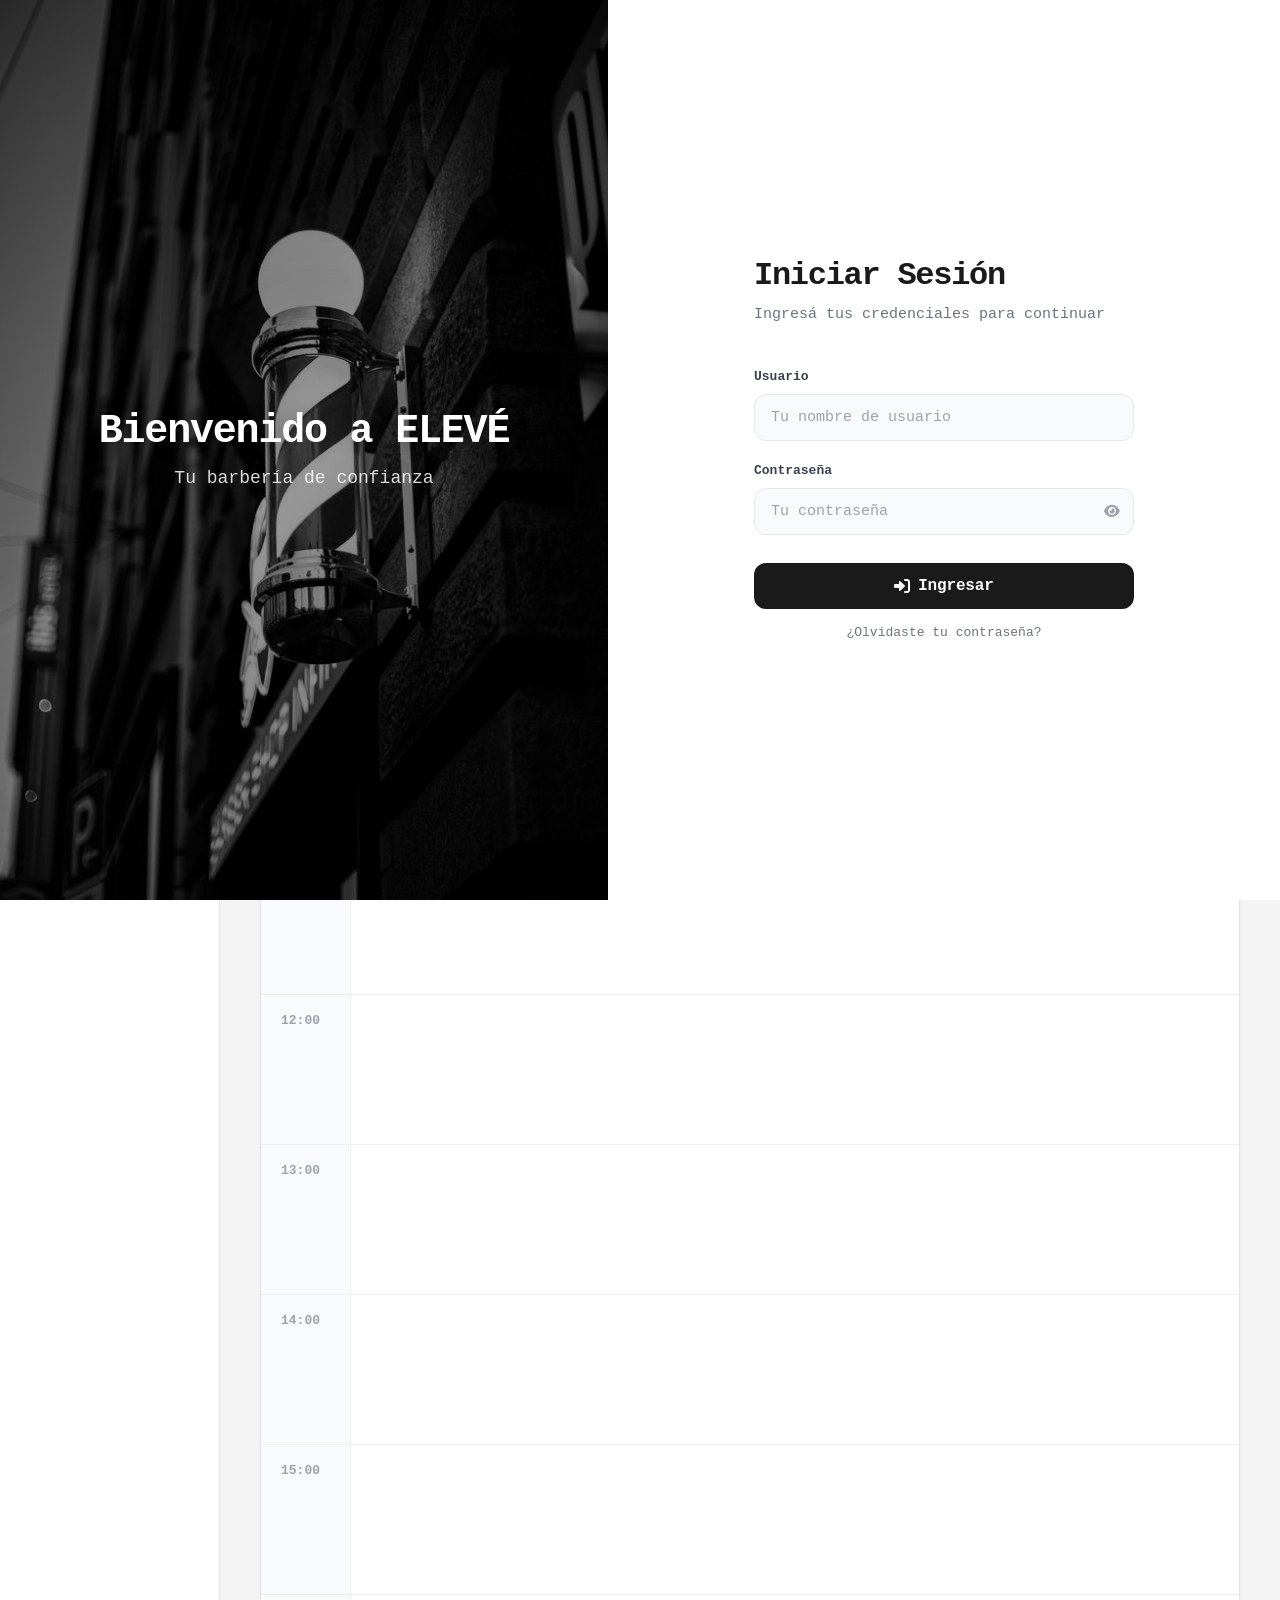
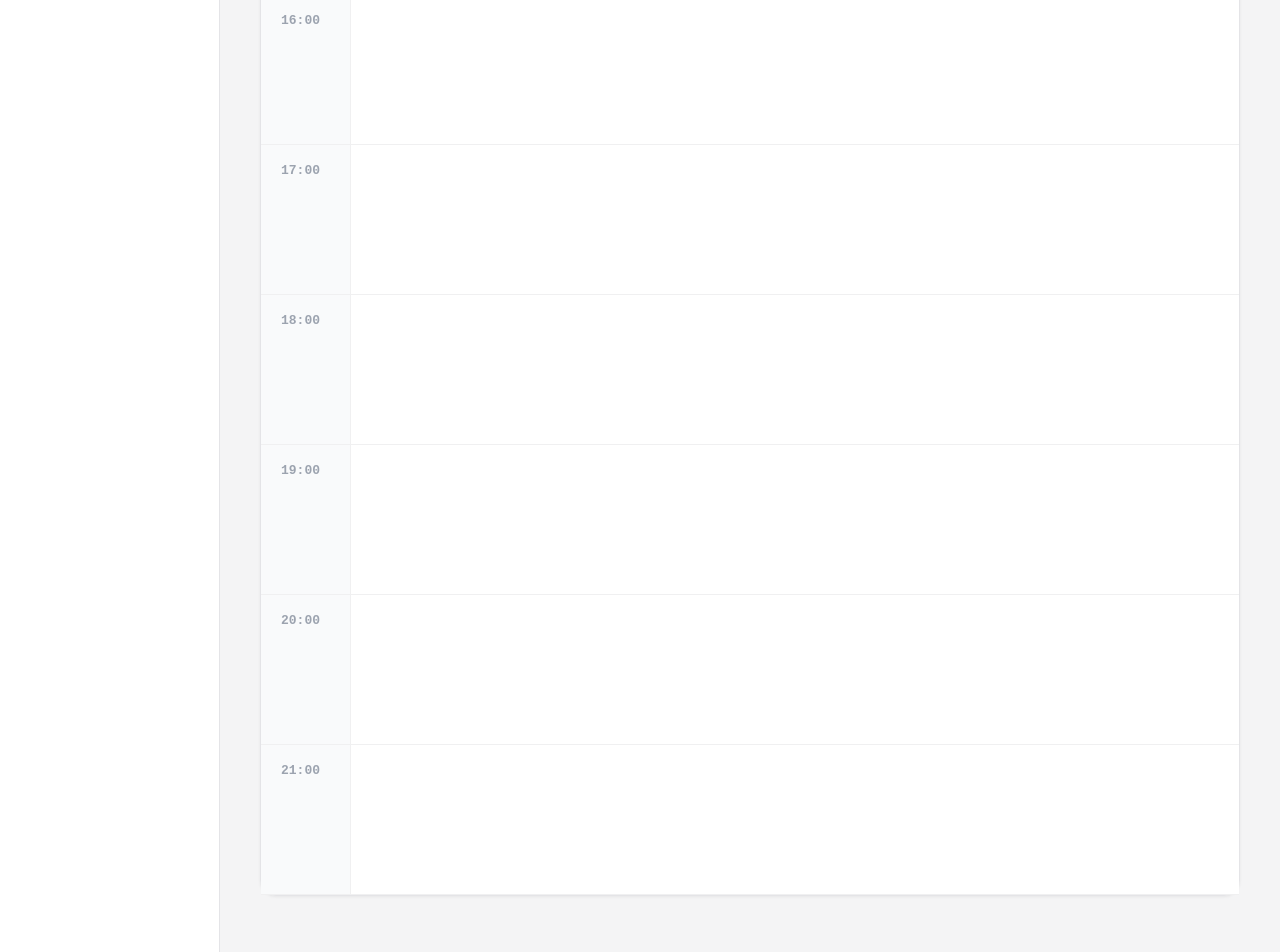
==== commit 2e5157e7: "cambios en las bases" ====
--- a/FRONTEND/Dashboard/index.html
+++ b/FRONTEND/Dashboard/index.html
@@ -2,7 +2,6 @@
 <html lang="es">
 
 <head>
-    <base href="/Dashboard/">
     <meta charset="UTF-8">
     <meta name="viewport" content="width=device-width, initial-scale=1.0">
     <title>ELEVÉ - Gestión de Peluquería</title>
